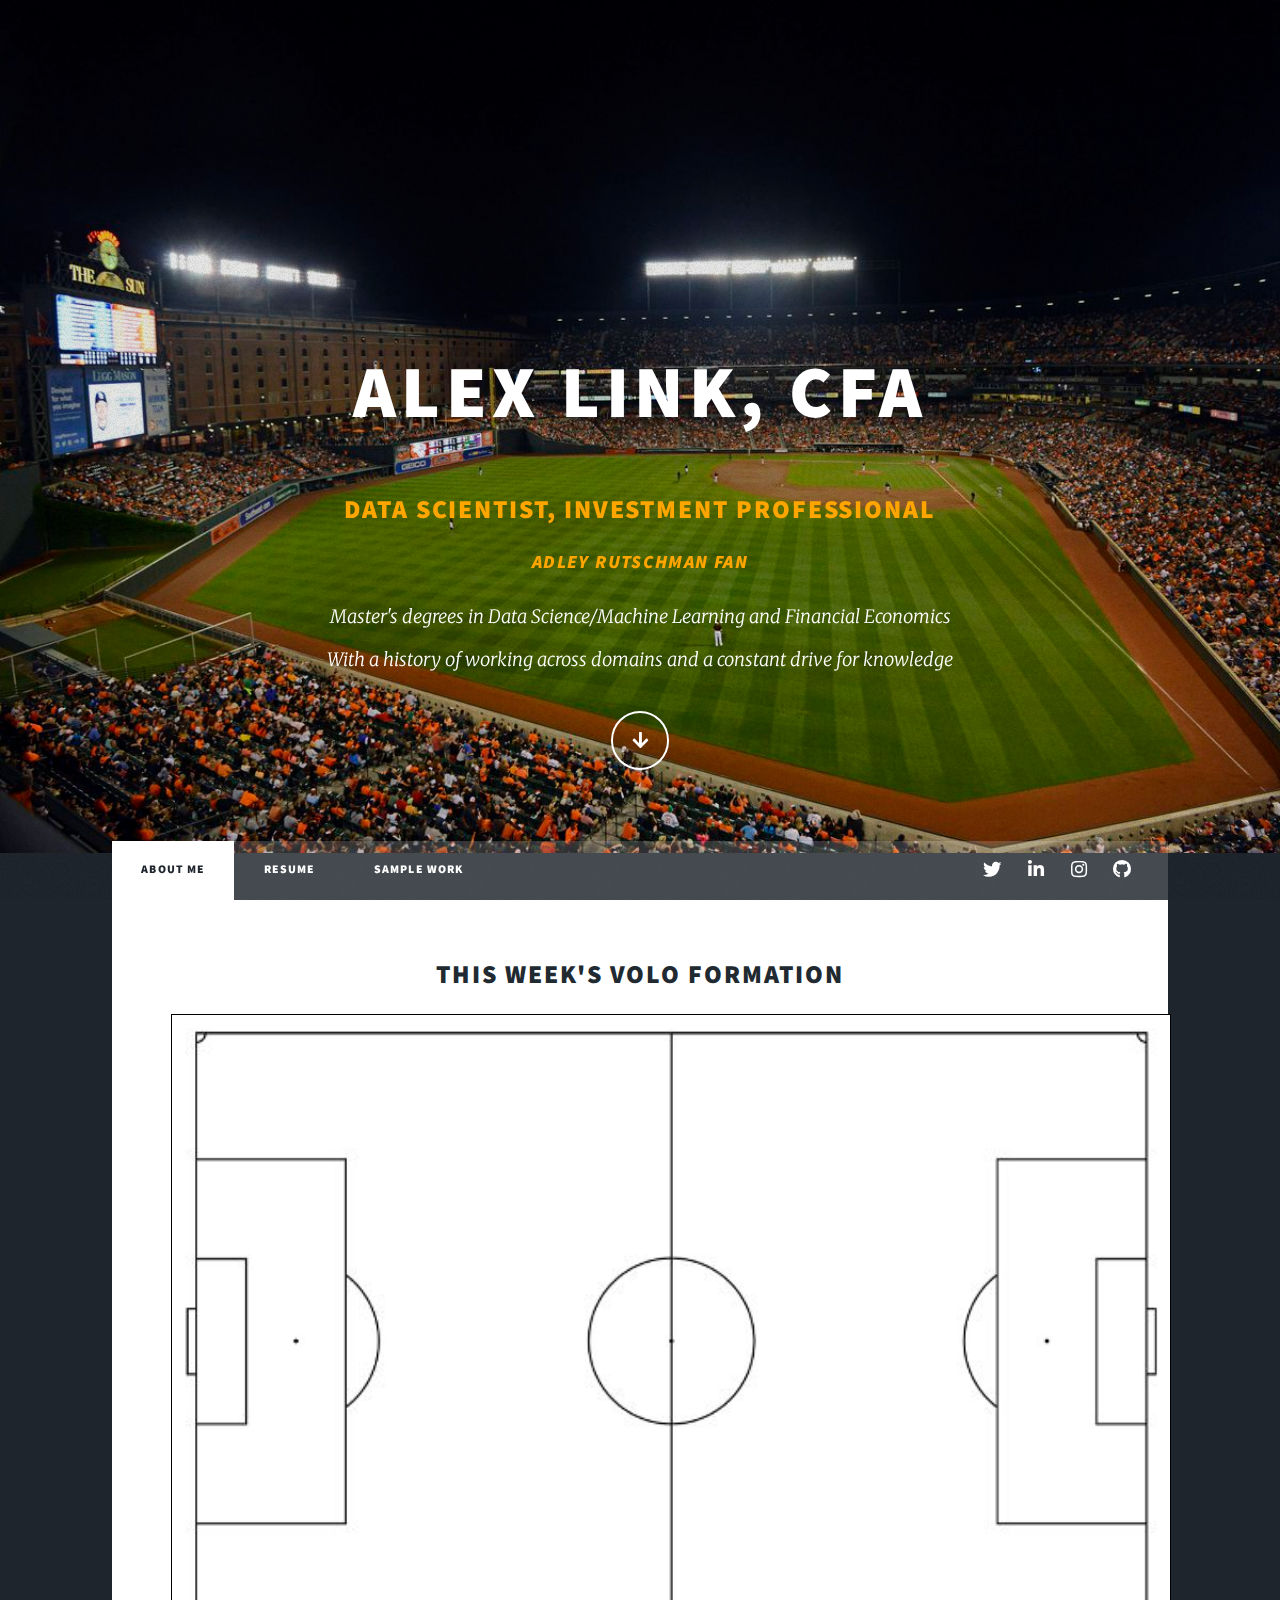
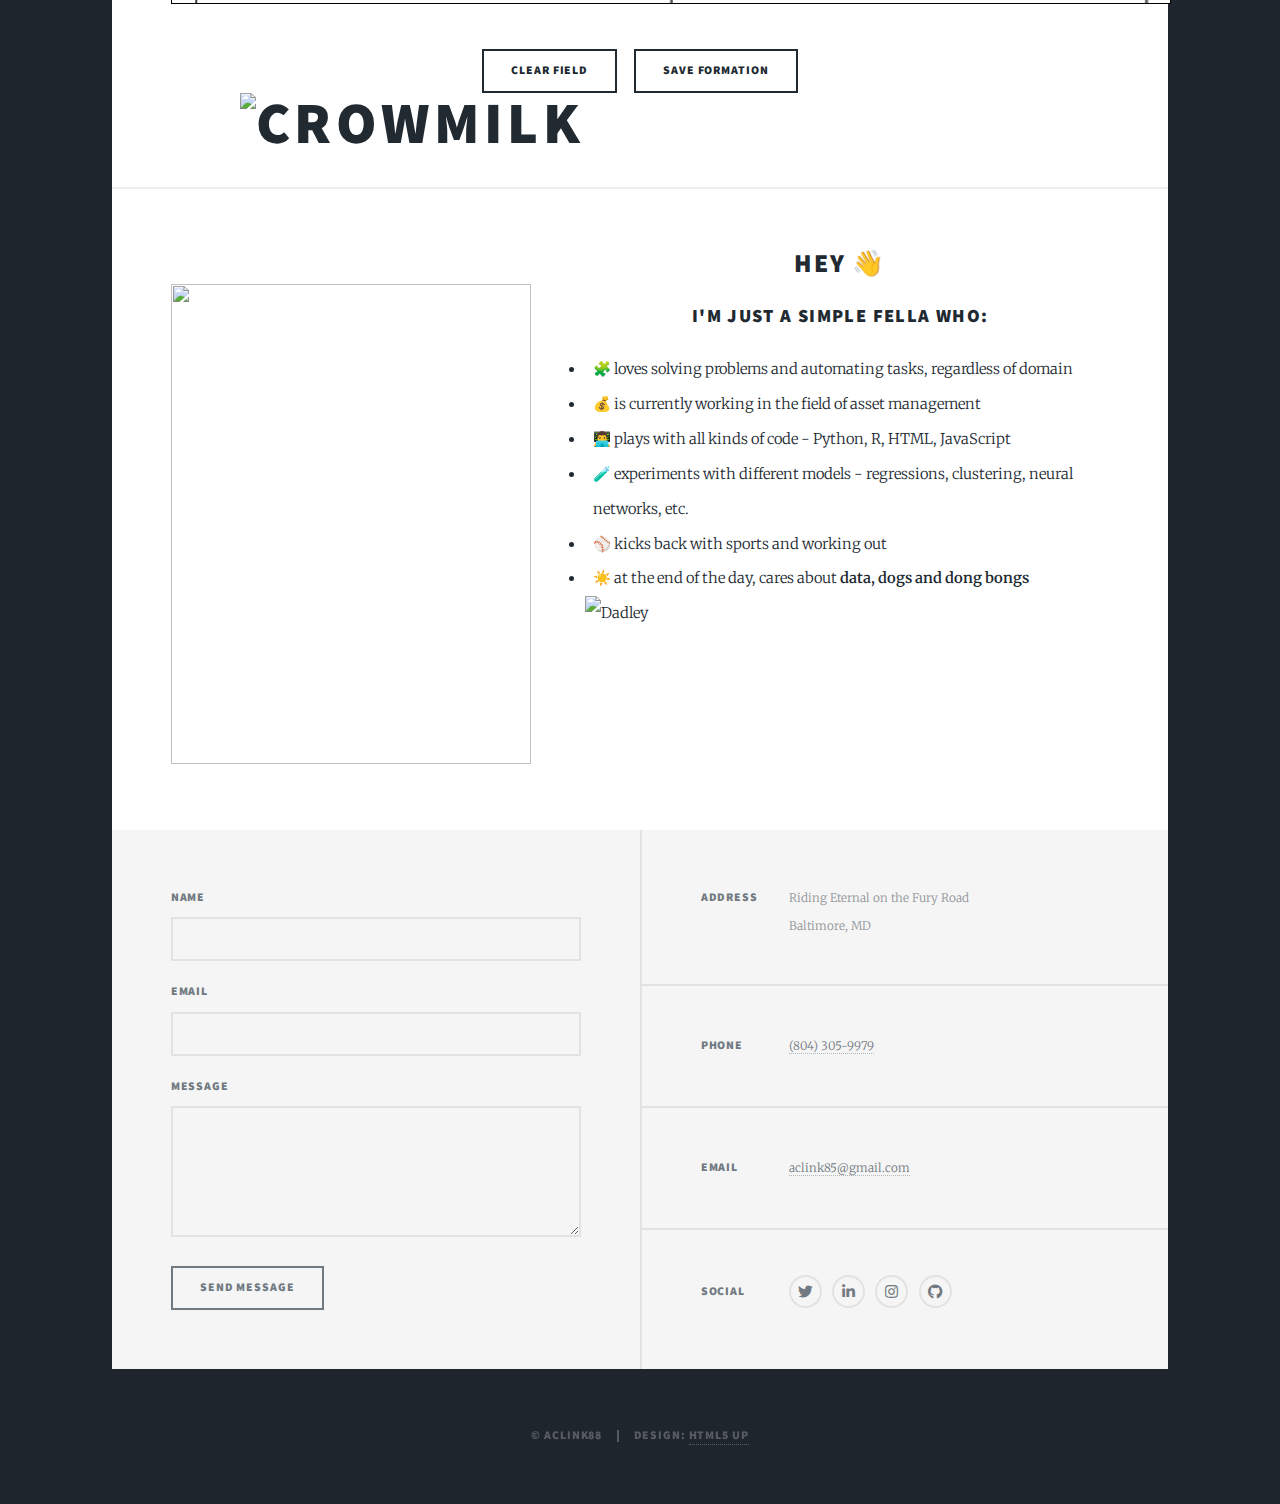
==== index.html @ b2008c49 "Update index.html" ====
<!DOCTYPE HTML>
<!--
	Massively by HTML5 UP
	html5up.net | @ajlkn
	Free for personal and commercial use under the CCA 3.0 license (html5up.net/license)
-->
<html>
	<head>
		<title>Alex Link</title>
		<meta charset="utf-8" />
		<meta name="viewport" content="width=device-width, initial-scale=1, user-scalable=no" />
		<link rel="stylesheet" href="assets/css/main.css" />
		<noscript><link rel="stylesheet" href="assets/css/noscript.css" /></noscript>
	</head>
	<body class="is-preload">

		<!-- Wrapper -->
			<div id="wrapper" class="fade-in">

				<!-- Intro -->
					<div id="intro">
						<h1>Alex Link, CFA</h1>
						<h2 style="color: orange;"><br />Data Scientist, Investment Professional</h2>
						<h3 style="color: orange;"><em>Adley Rutschman Fan</em></h3>
						<p>Master's degrees in Data Science/Machine Learning and Financial Economics<br />
						With a history of working across domains and a constant drive for knowledge</p>
						<ul class="actions">
							<li><a href="#header" class="button icon solid solo fa-arrow-down scrolly">Continue</a></li>
						</ul>
					</div>

				<!-- Header -->
					<header id="header">
						<a href="index.html" class="logo">Go O's!</a>
					</header>

				<!-- Nav -->
					<nav id="nav">
						<ul class="links">
							<li class="active"><a href="index.html">About Me</a></li>
							<li><a href="resume.html">Resume</a></li>
							<li><a href="samples.html">Sample Work</a></li>
						</ul>
						<ul class="icons">
							<li><a href="#" class="icon brands fa-twitter"><span class="label">Twitter</span></a></li>
							<li><a href="https://www.linkedin.com/in/alex-link-cfa-19295969/" class="icon brands fa-linkedin-in"><span class="label">LinkedIn</span></a></li>
							<li><a href="#" class="icon brands fa-instagram"><span class="label">Instagram</span></a></li>
							<li><a href="https://github.com/aclink88" class="icon brands fa-github"><span class="label">GitHub</span></a></li>
						</ul>
					</nav>

				<!-- Main -->
					<div id="main">
					
    					<!-- Intro Post -->
    					<h1>	
						<center>
						<h2>
							This Week's Volo Formation
						</h2></center>
						<!-- <img src="images/formation.png" alt="volo" style="display: block; margin: 0 auto; width: 1000px; height: auto;"> -->
						<style>
							#soccer-field {
								background-image: url('images/field.jpg'); /* Replace with your soccer field image */
								background-size: cover;
								width: 1000px;
								height: 590px; /* Adjust height as needed */
								position: relative;
								margin: 0 auto;
								border: 1px solid #000;
							}
							.player {
								position: absolute;
								cursor: pointer;
								font-size: 14px;
							}
							.marker {
								font-size: 14px;
							}
							#controls {
								text-align: center;
								margin-top: 20px;
							}
						</style>

						<div id="soccer-field"></div>
						
						<div id="controls">
							<button id="clear-button">Clear Field</button>
							<button id="save-button">Save Formation</button>
						</div>
						
						<script>
							document.addEventListener('DOMContentLoaded', function() {
								const soccerField = document.getElementById('soccer-field');
								const clearButton = document.getElementById('clear-button');
								const saveButton = document.getElementById('save-button');

								// Load saved formation (if any)
        							loadSavedImage();
								
								soccerField.addEventListener('click', function(event) {
									// Prevent adding a marker if clicking on an existing player or input
									if (event.target.classList.contains('player') || event.target.classList.contains('name')) {
										return;
									}
									
									const rect = soccerField.getBoundingClientRect();
									const x = event.clientX - rect.left;
									const y = event.clientY - rect.top;
									
									const player = createPlayer(x, y, 'X', false);
            								soccerField.appendChild(player);
								});
								
								clearButton.addEventListener('click', function() {
                                    soccerField.innerHTML = '';
                                    localStorage.removeItem('savedImage');
                                    localStorage.removeItem('markers');
                                    saveMarkersToGitHub([]);
                                });
                            
                                saveButton.addEventListener('click', function() {
                                    saveImage();
                                });
                            
                                function createPlayer(x, y, name, nameEntered) {
                                    const player = document.createElement('div');
                                    player.classList.add('player');
                                    player.style.left = `${x}px`;
                                    player.style.top = `${y}px`;
                                    player.innerHTML = `
                                        <div class="marker">${name}</div>
                                        <textarea class="name" placeholder="Player Name" style="font-size: 14px;"></textarea>
                                    `;
                            
                                    const textarea = player.querySelector('textarea');
                                    if (nameEntered) {
                                        textarea.style.display = 'none';
                                    }
                            
                                    textarea.addEventListener('keydown', function(event) {
                                        if (event.key === 'Enter') {
                                            event.preventDefault();
                                            const marker = player.querySelector('.marker');
                                            marker.innerHTML = this.value.replace(/\n/g, '<br>');
                                            this.style.display = 'none';
                                            saveMarkers();
                                        }
                                    });
                            
                                    textarea.addEventListener('blur', function() {
                                        const marker = player.querySelector('.marker');
                                        marker.innerHTML = this.value.replace(/\n/g, '<br>');
                                        this.style.display = 'none';
                                        saveMarkers();
                                    });
                            
                                    return player;
                                }
                            
                                function saveMarkers() {
                                    const markers = [];
                                    const players = document.querySelectorAll('.player');
                                    players.forEach(player => {
                                        const x = parseFloat(player.style.left);
                                        const y = parseFloat(player.style.top);
                                        const name = player.querySelector('.marker').innerHTML;
                                        markers.push({ x, y, name });
                                    });
                                    localStorage.setItem('markers', JSON.stringify(markers));
                                    saveMarkersToGitHub(markers);
                                }
                            
                                function saveMarkersToGitHub(markers) {
                                    // Use GitHub API to save markers.json to your GitHub repository
                                    const token = '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';
                                    const repo = 'aclink88/aclink88.github.io';
                                    const path = 'markers.json';
                                    const url = `https://api.github.com/repos/${repo}/contents/${path}`;
                                    const content = btoa(JSON.stringify(markers));
                            
                                    fetch(url, {
                                        method: 'PUT',
                                        headers: {
                                            'Authorization': `token ${token}`,
                                            'Content-Type': 'application/json'
                                        },
                                        body: JSON.stringify({
                                            message: 'Update markers.json',
                                            content: content,
                                            sha: localStorage.getItem('markersSha') // Store the SHA to avoid conflicts
                                        })
                                    })
                                    .then(response => response.json())
                                    .then(data => {
                                        localStorage.setItem('markersSha', data.content.sha); // Save the new SHA
                                    })
                                    .catch(error => console.error('Error saving markers to GitHub:', error));
                                }
                            
                                function loadMarkers() {
                                    const url = 'https://raw.githubusercontent.com/aclink88/aclink88.github.io/main/markers.json';
                                    fetch(url)
                                        .then(response => response.json())
                                        .then(markers => {
                                            markers.forEach(marker => {
                                                const player = createPlayer(marker.x, marker.y, marker.name, true);
                                                soccerField.appendChild(player);
                                            });
                                        })
                                        .catch(error => console.error('Error loading markers:', error));
                                }
                            
                                function saveImage() {
                                    const canvas = document.createElement('canvas');
                                    canvas.width = soccerField.offsetWidth;
                                    canvas.height = soccerField.offsetHeight;
                                    const ctx = canvas.getContext('2d');
                            
                                    const img = new Image();
                                    img.src = 'images/field.jpg'; // Replace with your soccer field image
                                    img.onload = function() {
                                        ctx.drawImage(img, 0, 0, canvas.width, canvas.height);
                            
                                        const players = document.querySelectorAll('.player');
                                        players.forEach(player => {
                                            const x = parseFloat(player.style.left);
                                            const y = parseFloat(player.style.top);
                                            const markerText = player.querySelector('.marker').innerHTML;
                            
                                            ctx.fillStyle = 'red';
                                            ctx.beginPath();
                                            ctx.arc(x, y, 5, 0, Math.PI * 2);
                                            ctx.fill();
                            
                                            ctx.fillStyle = 'black';
                                            ctx.font = '14px Arial';
                                            markerText.split('<br>').forEach((line, index) => {
                                                ctx.fillText(line, x + 10, y + (index * 15));
                                            });
                                        });
                            
                                        const image = canvas.toDataURL('image/jpg');
                                        localStorage.setItem('savedImage', image);
                                    };
                                }
                            
                                function loadSavedImage() {
                                    const savedImage = localStorage.getItem('savedImage');
                                    if (savedImage) {
                                        soccerField.style.backgroundImage = `url('${savedImage}')`;
                                    }
                                    loadMarkers();
                                }					
							});
						</script>

        					<img src="https://media0.giphy.com/media/v1.Y2lkPTc5MGI3NjExazJ4bGFyMDQ3NDcxbDQ0NDNpeTczdnlxZDQzdmQ2cTM5eWdmY3RkZSZlcD12MV9pbnRlcm5hbF9naWZfYnlfaWQmY3Q9Zw/3o7buiO0t8uLXHBDXO/giphy.gif" alt="CrowMilk" style="display: block; margin: 0 auto; width: 800px; height: auto;">
    					</h1>
						<div class="image-txt-container">
    						<img src="images/headshot.jpg" width="360" height="480">
							<!-- <img src="images/farmerFran2.jpeg" width="360" height="480"> -->
							<article class="post featured">

								<center>
								<h2>
									Hey 👋
								</h2>
								<h3>I'm just a Simple Fella who:</h3></center>
								<ul>
								<li>🧩 loves solving problems and automating tasks, regardless of domain</li>
								<li>💰 is currently working in the field of asset management</li>
								<li>👨‍💻 plays with all kinds of code - Python, R, HTML, JavaScript</li>
								<li>🧪 experiments with different models - regressions, clustering, neural networks, etc. </li>
    							<li>⚾ kicks back with sports and working out
								<li>☀️ at the end of the day, cares about <b>data, dogs and dong bongs</b></li>
								<img src="https://media1.tenor.com/m/PSkUgHWAassAAAAC/adley-rutschman.gif" alt="Dadley" style="display: block; margin: 0 auto; width: auto; height: 175px;">
								</ul>
							</article>
						  </div>
						  
<!--
						<!-- Featured Post
							<article class="post featured">
								<header class="major">
									<span class="date">April 25, 2017</span>
									<h2><a href="#">And this is a<br />
									massive headline</a></h2>
									<p>Aenean ornare velit lacus varius enim ullamcorper proin aliquam<br />
									facilisis ante sed etiam magna interdum congue. Lorem ipsum dolor<br />
									amet nullam sed etiam veroeros.</p>
								</header>
								<a href="#" class="image main"><img src="images/pic01.jpg" alt="" /></a>
								<ul class="actions special">
									<li><a href="#" class="button large">Full Story</a></li>
								</ul>
							</article>

						<!-- Posts
							<section class="posts">
								<article>
									<header>
										<span class="date">April 24, 2017</span>
										<h2><a href="#">Sed magna<br />
										ipsum faucibus</a></h2>
									</header>
									<a href="#" class="image fit"><img src="images/pic02.jpg" alt="" /></a>
									<p>Donec eget ex magna. Interdum et malesuada fames ac ante ipsum primis in faucibus. Pellentesque venenatis dolor imperdiet dolor mattis sagittis magna etiam.</p>
									<ul class="actions special">
										<li><a href="#" class="button">Full Story</a></li>
									</ul>
								</article>
								<article>
									<header>
										<span class="date">April 22, 2017</span>
										<h2><a href="#">Primis eget<br />
										imperdiet lorem</a></h2>
									</header>
									<a href="#" class="image fit"><img src="images/pic03.jpg" alt="" /></a>
									<p>Donec eget ex magna. Interdum et malesuada fames ac ante ipsum primis in faucibus. Pellentesque venenatis dolor imperdiet dolor mattis sagittis magna etiam.</p>
									<ul class="actions special">
										<li><a href="#" class="button">Full Story</a></li>
									</ul>
								</article>
								<article>
									<header>
										<span class="date">April 18, 2017</span>
										<h2><a href="#">Ante mattis<br />
										interdum dolor</a></h2>
									</header>
									<a href="#" class="image fit"><img src="images/pic04.jpg" alt="" /></a>
									<p>Donec eget ex magna. Interdum et malesuada fames ac ante ipsum primis in faucibus. Pellentesque venenatis dolor imperdiet dolor mattis sagittis magna etiam.</p>
									<ul class="actions special">
										<li><a href="#" class="button">Full Story</a></li>
									</ul>
								</article>
								<article>
									<header>
										<span class="date">April 14, 2017</span>
										<h2><a href="#">Tempus sed<br />
										nulla imperdiet</a></h2>
									</header>
									<a href="#" class="image fit"><img src="images/pic05.jpg" alt="" /></a>
									<p>Donec eget ex magna. Interdum et malesuada fames ac ante ipsum primis in faucibus. Pellentesque venenatis dolor imperdiet dolor mattis sagittis magna etiam.</p>
									<ul class="actions special">
										<li><a href="#" class="button">Full Story</a></li>
									</ul>
								</article>
								<article>
									<header>
										<span class="date">April 11, 2017</span>
										<h2><a href="#">Odio magna<br />
										sed consectetur</a></h2>
									</header>
									<a href="#" class="image fit"><img src="images/pic06.jpg" alt="" /></a>
									<p>Donec eget ex magna. Interdum et malesuada fames ac ante ipsum primis in faucibus. Pellentesque venenatis dolor imperdiet dolor mattis sagittis magna etiam.</p>
									<ul class="actions special">
										<li><a href="#" class="button">Full Story</a></li>
									</ul>
								</article>
								<article>
									<header>
										<span class="date">April 7, 2017</span>
										<h2><a href="#">Augue lorem<br />
										primis vestibulum</a></h2>
									</header>
									<a href="#" class="image fit"><img src="images/pic07.jpg" alt="" /></a>
									<p>Donec eget ex magna. Interdum et malesuada fames ac ante ipsum primis in faucibus. Pellentesque venenatis dolor imperdiet dolor mattis sagittis magna etiam.</p>
									<ul class="actions special">
										<li><a href="#" class="button">Full Story</a></li>
									</ul>
								</article>
							</section>

						<!-- Footer
							<footer>
								<div class="pagination">
									<!--<a href="#" class="previous">Prev</a>
									<a href="#" class="page active">1</a>
									<a href="#" class="page">2</a>
									<a href="#" class="page">3</a>
									<span class="extra">&hellip;</span>
									<a href="#" class="page">8</a>
									<a href="#" class="page">9</a>
									<a href="#" class="page">10</a>
									<a href="#" class="next">Next</a>
								</div>
							</footer>
-->
					</div>
				<!-- Footer -->
					<footer id="footer">
						<section>
							<form method="post" action="#">
								<div class="fields">
									<div class="field">
										<label for="name">Name</label>
										<input type="text" name="name" id="name" />
									</div>
									<div class="field">
										<label for="email">Email</label>
										<input type="text" name="email" id="email" />
									</div>
									<div class="field">
										<label for="message">Message</label>
										<textarea name="message" id="message" rows="3"></textarea>
									</div>
								</div>
								<ul class="actions">
									<li><input type="submit" value="Send Message" /></li>
								</ul>
							</form>
						</section>
						<section class="split contact">
							<section class="alt">
								<h3>Address</h3>
								<p>Riding Eternal on the Fury Road<br />
								Baltimore, MD</p>
							</section>
							<section>
								<h3>Phone</h3>
								<p><a href="#">(804) 305-9979</a></p>
							</section>
							<section>
								<h3>Email</h3>
								<p><a href="#">aclink85@gmail.com</a></p>
							</section>
							<section>
								<h3>Social</h3>
								<ul class="icons alt">
									<li><a href="#" class="icon brands alt fa-twitter"><span class="label">Twitter</span></a></li>
									<li><a href="https://www.linkedin.com/in/alex-link-cfa-19295969/" class="icon brands alt fa-linkedin-in"><span class="label">LinkedIn</span></a></li>
									<li><a href="#" class="icon brands alt fa-instagram"><span class="label">Instagram</span></a></li>
									<li><a href="https://github.com/aclink88" class="icon brands alt fa-github"><span class="label">GitHub</span></a></li>
								</ul>
							</section>
						</section>
					</footer>

				<!-- Copyright -->
					<div id="copyright">
						<ul><li>&copy; aclink88</li><li>Design: <a href="https://html5up.net">HTML5 UP</a></li></ul>
					</div>

			</div>

		<!-- Scripts -->
			<script src="assets/js/jquery.min.js"></script>
			<script src="assets/js/jquery.scrollex.min.js"></script>
			<script src="assets/js/jquery.scrolly.min.js"></script>
			<script src="assets/js/browser.min.js"></script>
			<script src="assets/js/breakpoints.min.js"></script>
			<script src="assets/js/util.js"></script>
			<script src="assets/js/main.js"></script>

	</body>
</html>
---- assets/css/main.css ----
@import url(fontawesome-all.min.css);
@import url("https://fonts.googleapis.com/css?family=Merriweather:300,700,300italic,700italic|Source+Sans+Pro:900");

/*
	Massively by HTML5 UP
	html5up.net | @ajlkn
	Free for personal and commercial use under the CCA 3.0 license (html5up.net/license)
*/

html, body, div, span, applet, object,
iframe, h1, h2, h3, h4, h5, h6, p, blockquote,
pre, a, abbr, acronym, address, big, cite,
code, del, dfn, em, img, ins, kbd, q, s, samp,
small, strike, strong, sub, sup, tt, var, b,
u, i, center, dl, dt, dd, ol, ul, li, fieldset,
form, label, legend, table, caption, tbody,
tfoot, thead, tr, th, td, article, aside,
canvas, details, embed, figure, figcaption,
footer, header, hgroup, menu, nav, output, ruby,
section, summary, time, mark, audio, video {
	margin: 0;
	padding: 0;
	border: 0;
	font-size: 100%;
	font: inherit;
	vertical-align: baseline;}

article, aside, details, figcaption, figure,
footer, header, hgroup, menu, nav, section {
	display: block;}

body {
	line-height: 1;
}

ol, ul {
	list-style: none;
}

blockquote, q {
	quotes: none;
}

	blockquote:before, blockquote:after, q:before, q:after {
		content: '';
		content: none;
	}

table {
	border-collapse: collapse;
	border-spacing: 0;
}

body {
	-webkit-text-size-adjust: none;
}

mark {
	background-color: transparent;
	color: inherit;
}

input::-moz-focus-inner {
	border: 0;
	padding: 0;
}

input, select, textarea {
	-moz-appearance: none;
	-webkit-appearance: none;
	-ms-appearance: none;
	appearance: none;
}

/* Basic */

	@-ms-viewport {
		width: device-width;
	}

	body {
		-ms-overflow-style: scrollbar;
	}

	@media screen and (max-width: 480px) {

		html, body {
			min-width: 320px;
		}

	}

	html {
		box-sizing: border-box;
	}

	*, *:before, *:after {
		box-sizing: inherit;
	}

	body {
		background-color: #1e252d;
	}

		body.is-preload *, body.is-preload *:before, body.is-preload *:after {
			-moz-animation: none !important;
			-webkit-animation: none !important;
			-ms-animation: none !important;
			animation: none !important;
			-moz-transition: none !important;
			-webkit-transition: none !important;
			-ms-transition: none !important;
			transition: none !important;
		}

/* Type */

	html {
		font-size: 16pt;
	}

		@media screen and (max-width: 1680px) {

			html {
				font-size: 12pt;
			}

		}

		@media screen and (max-width: 1280px) {

			html {
				font-size: 11pt;
			}

		}

		@media screen and (max-width: 360px) {

			html {
				font-size: 10pt;
			}

		}

	body {
		color: #212931;
	}

	body, input, select, textarea {
		font-family: "Merriweather", Georgia, serif;
		font-weight: 300;
		font-size: 1rem;
		line-height: 2.375;
	}

	a {
		-moz-transition: color 0.2s ease-in-out, background-color 0.2s ease-in-out, border-color 0.2s ease-in-out, box-shadow 0.2s ease-in-out;
		-webkit-transition: color 0.2s ease-in-out, background-color 0.2s ease-in-out, border-color 0.2s ease-in-out, box-shadow 0.2s ease-in-out;
		-ms-transition: color 0.2s ease-in-out, background-color 0.2s ease-in-out, border-color 0.2s ease-in-out, box-shadow 0.2s ease-in-out;
		transition: color 0.2s ease-in-out, background-color 0.2s ease-in-out, border-color 0.2s ease-in-out, box-shadow 0.2s ease-in-out;
		border-bottom: dotted 1px;
		text-decoration: none;
	}

		a:hover {
			border-bottom-color: transparent;
		}

	strong, b {
		font-weight: 600;
	}

	em, i {
		font-style: italic;
	}

	p {
		text-align: justify;
		margin: 0 0 2rem 0;
	}

	h1, h2, h3, h4, h5, h6 {
		font-family: "Source Sans Pro", Helvetica, sans-serif;
		font-weight: 900;
		line-height: 1.5;
		letter-spacing: 0.075em;
		text-transform: uppercase;
		margin: 0 0 1rem 0;
	}

		h1 a, h2 a, h3 a, h4 a, h5 a, h6 a {
			border-bottom: 0;
			color: inherit;
			text-decoration: none;
		}

	h1 {
		font-size: 4rem;
		line-height: 1.1;
		margin: 0 0 2rem 0;
	}

	h2 {
		font-size: 1.75rem;
		line-height: 1.3;
		margin: 0 0 1.5rem 0;
	}

	h3 {
		font-size: 1.25rem;
		margin: 0 0 1.5rem 0;
	}

	h4 {
		font-size: 1rem;
	}

	h5 {
		font-size: 0.9rem;
	}

	h6 {
		font-size: 0.8rem;
	}

	sub {
		font-size: 0.8rem;
		position: relative;
		top: 0.5rem;
	}

	sup {
		font-size: 0.8rem;
		position: relative;
		top: -0.5rem;
	}

	blockquote {
		border-left: solid 4px;
		font-style: italic;
		margin: 0 0 2rem 0;
		padding: 0.5rem 0 0.5rem 2rem;
	}

	code {
		border: solid 2px;
		font-family: "Courier New", monospace;
		font-size: 0.9rem;
		margin: 0 0.25rem;
		padding: 0.25rem 0.65rem;
	}

	pre {
		-webkit-overflow-scrolling: touch;
		font-family: "Courier New", monospace;
		font-size: 0.9rem;
		margin: 0 0 2rem 0;
	}

		pre code {
			display: block;
			line-height: 1.75;
			padding: 1rem 1.5rem;
			overflow-x: auto;
		}

	hr {
		border: 0;
		border-bottom: solid 2px;
		margin: 3rem 0;
	}

		hr.major {
			margin: 5rem 0;
		}

	.align-left {
		text-align: left;
	}

	.align-center {
		text-align: center;
	}

	.align-right {
		text-align: right;
	}

	input, select, textarea {
		color: #212931;
	}

	a {
		color: #212931;
		border-bottom-color: rgba(33, 41, 49, 0.5);
	}

		a:hover {
			border-bottom-color: transparent;
			color: #18bfef !important;
		}

	strong, b {
		color: #212931;
	}

	h1, h2, h3, h4, h5, h6 {
		color: #212931;
	}

	blockquote {
		border-left-color: #eeeeee;
	}

	code {
		background: rgba(220, 220, 220, 0.25);
		border-color: #eeeeee;
	}

	hr {
		border-bottom-color: #eeeeee;
	}

/* Row */

	.row {
		display: flex;
		flex-wrap: wrap;
		box-sizing: border-box;
		align-items: stretch;
	}

		.row > * {
			box-sizing: border-box;
		}

		.row.gtr-uniform > * > :last-child {
			margin-bottom: 0;
		}

		.row.aln-left {
			justify-content: flex-start;
		}

		.row.aln-center {
			justify-content: center;
		}

		.row.aln-right {
			justify-content: flex-end;
		}

		.row.aln-top {
			align-items: flex-start;
		}

		.row.aln-middle {
			align-items: center;
		}

		.row.aln-bottom {
			align-items: flex-end;
		}

		.row > .imp {
			order: -1;
		}

		.row > .col-1 {
			width: 8.33333%;
		}

		.row > .off-1 {
			margin-left: 8.33333%;
		}

		.row > .col-2 {
			width: 16.66667%;
		}

		.row > .off-2 {
			margin-left: 16.66667%;
		}

		.row > .col-3 {
			width: 25%;
		}

		.row > .off-3 {
			margin-left: 25%;
		}

		.row > .col-4 {
			width: 33.33333%;
		}

		.row > .off-4 {
			margin-left: 33.33333%;
		}

		.row > .col-5 {
			width: 41.66667%;
		}

		.row > .off-5 {
			margin-left: 41.66667%;
		}

		.row > .col-6 {
			width: 50%;
		}

		.row > .off-6 {
			margin-left: 50%;
		}

		.row > .col-7 {
			width: 58.33333%;
		}

		.row > .off-7 {
			margin-left: 58.33333%;
		}

		.row > .col-8 {
			width: 66.66667%;
		}

		.row > .off-8 {
			margin-left: 66.66667%;
		}

		.row > .col-9 {
			width: 75%;
		}

		.row > .off-9 {
			margin-left: 75%;
		}

		.row > .col-10 {
			width: 83.33333%;
		}

		.row > .off-10 {
			margin-left: 83.33333%;
		}

		.row > .col-11 {
			width: 91.66667%;
		}

		.row > .off-11 {
			margin-left: 91.66667%;
		}

		.row > .col-12 {
			width: 100%;
		}

		.row > .off-12 {
			margin-left: 100%;
		}

		.row.gtr-0 {
			margin-top: 0;
			margin-left: 0rem;
		}

			.row.gtr-0 > * {
				padding: 0 0 0 0rem;
			}

			.row.gtr-0.gtr-uniform {
				margin-top: 0rem;
			}

				.row.gtr-0.gtr-uniform > * {
					padding-top: 0rem;
				}

		.row.gtr-25 {
			margin-top: 0;
			margin-left: -0.375rem;
		}

			.row.gtr-25 > * {
				padding: 0 0 0 0.375rem;
			}

			.row.gtr-25.gtr-uniform {
				margin-top: -0.375rem;
			}

				.row.gtr-25.gtr-uniform > * {
					padding-top: 0.375rem;
				}

		.row.gtr-50 {
			margin-top: 0;
			margin-left: -0.75rem;
		}

			.row.gtr-50 > * {
				padding: 0 0 0 0.75rem;
			}

			.row.gtr-50.gtr-uniform {
				margin-top: -0.75rem;
			}

				.row.gtr-50.gtr-uniform > * {
					padding-top: 0.75rem;
				}

		.row {
			margin-top: 0;
			margin-left: -1.5rem;
		}

			.row > * {
				padding: 0 0 0 1.5rem;
			}

			.row.gtr-uniform {
				margin-top: -1.5rem;
			}

				.row.gtr-uniform > * {
					padding-top: 1.5rem;
				}

		.row.gtr-150 {
			margin-top: 0;
			margin-left: -2.25rem;
		}

			.row.gtr-150 > * {
				padding: 0 0 0 2.25rem;
			}

			.row.gtr-150.gtr-uniform {
				margin-top: -2.25rem;
			}

				.row.gtr-150.gtr-uniform > * {
					padding-top: 2.25rem;
				}

		.row.gtr-200 {
			margin-top: 0;
			margin-left: -3rem;
		}

			.row.gtr-200 > * {
				padding: 0 0 0 3rem;
			}

			.row.gtr-200.gtr-uniform {
				margin-top: -3rem;
			}

				.row.gtr-200.gtr-uniform > * {
					padding-top: 3rem;
				}

		@media screen and (max-width: 1680px) {

			.row {
				display: flex;
				flex-wrap: wrap;
				box-sizing: border-box;
				align-items: stretch;
			}

				.row > * {
					box-sizing: border-box;
				}

				.row.gtr-uniform > * > :last-child {
					margin-bottom: 0;
				}

				.row.aln-left {
					justify-content: flex-start;
				}

				.row.aln-center {
					justify-content: center;
				}

				.row.aln-right {
					justify-content: flex-end;
				}

				.row.aln-top {
					align-items: flex-start;
				}

				.row.aln-middle {
					align-items: center;
				}

				.row.aln-bottom {
					align-items: flex-end;
				}

				.row > .imp-xlarge {
					order: -1;
				}

				.row > .col-1-xlarge {
					width: 8.33333%;
				}

				.row > .off-1-xlarge {
					margin-left: 8.33333%;
				}

				.row > .col-2-xlarge {
					width: 16.66667%;
				}

				.row > .off-2-xlarge {
					margin-left: 16.66667%;
				}

				.row > .col-3-xlarge {
					width: 25%;
				}

				.row > .off-3-xlarge {
					margin-left: 25%;
				}

				.row > .col-4-xlarge {
					width: 33.33333%;
				}

				.row > .off-4-xlarge {
					margin-left: 33.33333%;
				}

				.row > .col-5-xlarge {
					width: 41.66667%;
				}

				.row > .off-5-xlarge {
					margin-left: 41.66667%;
				}

				.row > .col-6-xlarge {
					width: 50%;
				}

				.row > .off-6-xlarge {
					margin-left: 50%;
				}

				.row > .col-7-xlarge {
					width: 58.33333%;
				}

				.row > .off-7-xlarge {
					margin-left: 58.33333%;
				}

				.row > .col-8-xlarge {
					width: 66.66667%;
				}

				.row > .off-8-xlarge {
					margin-left: 66.66667%;
				}

				.row > .col-9-xlarge {
					width: 75%;
				}

				.row > .off-9-xlarge {
					margin-left: 75%;
				}

				.row > .col-10-xlarge {
					width: 83.33333%;
				}

				.row > .off-10-xlarge {
					margin-left: 83.33333%;
				}

				.row > .col-11-xlarge {
					width: 91.66667%;
				}

				.row > .off-11-xlarge {
					margin-left: 91.66667%;
				}

				.row > .col-12-xlarge {
					width: 100%;
				}

				.row > .off-12-xlarge {
					margin-left: 100%;
				}

				.row.gtr-0 {
					margin-top: 0;
					margin-left: 0rem;
				}

					.row.gtr-0 > * {
						padding: 0 0 0 0rem;
					}

					.row.gtr-0.gtr-uniform {
						margin-top: 0rem;
					}

						.row.gtr-0.gtr-uniform > * {
							padding-top: 0rem;
						}

				.row.gtr-25 {
					margin-top: 0;
					margin-left: -0.375rem;
				}

					.row.gtr-25 > * {
						padding: 0 0 0 0.375rem;
					}

					.row.gtr-25.gtr-uniform {
						margin-top: -0.375rem;
					}

						.row.gtr-25.gtr-uniform > * {
							padding-top: 0.375rem;
						}

				.row.gtr-50 {
					margin-top: 0;
					margin-left: -0.75rem;
				}

					.row.gtr-50 > * {
						padding: 0 0 0 0.75rem;
					}

					.row.gtr-50.gtr-uniform {
						margin-top: -0.75rem;
					}

						.row.gtr-50.gtr-uniform > * {
							padding-top: 0.75rem;
						}

				.row {
					margin-top: 0;
					margin-left: -1.5rem;
				}

					.row > * {
						padding: 0 0 0 1.5rem;
					}

					.row.gtr-uniform {
						margin-top: -1.5rem;
					}

						.row.gtr-uniform > * {
							padding-top: 1.5rem;
						}

				.row.gtr-150 {
					margin-top: 0;
					margin-left: -2.25rem;
				}

					.row.gtr-150 > * {
						padding: 0 0 0 2.25rem;
					}

					.row.gtr-150.gtr-uniform {
						margin-top: -2.25rem;
					}

						.row.gtr-150.gtr-uniform > * {
							padding-top: 2.25rem;
						}

				.row.gtr-200 {
					margin-top: 0;
					margin-left: -3rem;
				}

					.row.gtr-200 > * {
						padding: 0 0 0 3rem;
					}

					.row.gtr-200.gtr-uniform {
						margin-top: -3rem;
					}

						.row.gtr-200.gtr-uniform > * {
							padding-top: 3rem;
						}

		}

		@media screen and (max-width: 1280px) {

			.row {
				display: flex;
				flex-wrap: wrap;
				box-sizing: border-box;
				align-items: stretch;
			}

				.row > * {
					box-sizing: border-box;
				}

				.row.gtr-uniform > * > :last-child {
					margin-bottom: 0;
				}

				.row.aln-left {
					justify-content: flex-start;
				}

				.row.aln-center {
					justify-content: center;
				}

				.row.aln-right {
					justify-content: flex-end;
				}

				.row.aln-top {
					align-items: flex-start;
				}

				.row.aln-middle {
					align-items: center;
				}

				.row.aln-bottom {
					align-items: flex-end;
				}

				.row > .imp-large {
					order: -1;
				}

				.row > .col-1-large {
					width: 8.33333%;
				}

				.row > .off-1-large {
					margin-left: 8.33333%;
				}

				.row > .col-2-large {
					width: 16.66667%;
				}

				.row > .off-2-large {
					margin-left: 16.66667%;
				}

				.row > .col-3-large {
					width: 25%;
				}

				.row > .off-3-large {
					margin-left: 25%;
				}

				.row > .col-4-large {
					width: 33.33333%;
				}

				.row > .off-4-large {
					margin-left: 33.33333%;
				}

				.row > .col-5-large {
					width: 41.66667%;
				}

				.row > .off-5-large {
					margin-left: 41.66667%;
				}

				.row > .col-6-large {
					width: 50%;
				}

				.row > .off-6-large {
					margin-left: 50%;
				}

				.row > .col-7-large {
					width: 58.33333%;
				}

				.row > .off-7-large {
					margin-left: 58.33333%;
				}

				.row > .col-8-large {
					width: 66.66667%;
				}

				.row > .off-8-large {
					margin-left: 66.66667%;
				}

				.row > .col-9-large {
					width: 75%;
				}

				.row > .off-9-large {
					margin-left: 75%;
				}

				.row > .col-10-large {
					width: 83.33333%;
				}

				.row > .off-10-large {
					margin-left: 83.33333%;
				}

				.row > .col-11-large {
					width: 91.66667%;
				}

				.row > .off-11-large {
					margin-left: 91.66667%;
				}

				.row > .col-12-large {
					width: 100%;
				}

				.row > .off-12-large {
					margin-left: 100%;
				}

				.row.gtr-0 {
					margin-top: 0;
					margin-left: 0rem;
				}

					.row.gtr-0 > * {
						padding: 0 0 0 0rem;
					}

					.row.gtr-0.gtr-uniform {
						margin-top: 0rem;
					}

						.row.gtr-0.gtr-uniform > * {
							padding-top: 0rem;
						}

				.row.gtr-25 {
					margin-top: 0;
					margin-left: -0.375rem;
				}

					.row.gtr-25 > * {
						padding: 0 0 0 0.375rem;
					}

					.row.gtr-25.gtr-uniform {
						margin-top: -0.375rem;
					}

						.row.gtr-25.gtr-uniform > * {
							padding-top: 0.375rem;
						}

				.row.gtr-50 {
					margin-top: 0;
					margin-left: -0.75rem;
				}

					.row.gtr-50 > * {
						padding: 0 0 0 0.75rem;
					}

					.row.gtr-50.gtr-uniform {
						margin-top: -0.75rem;
					}

						.row.gtr-50.gtr-uniform > * {
							padding-top: 0.75rem;
						}

				.row {
					margin-top: 0;
					margin-left: -1.5rem;
				}

					.row > * {
						padding: 0 0 0 1.5rem;
					}

					.row.gtr-uniform {
						margin-top: -1.5rem;
					}

						.row.gtr-uniform > * {
							padding-top: 1.5rem;
						}

				.row.gtr-150 {
					margin-top: 0;
					margin-left: -2.25rem;
				}

					.row.gtr-150 > * {
						padding: 0 0 0 2.25rem;
					}

					.row.gtr-150.gtr-uniform {
						margin-top: -2.25rem;
					}

						.row.gtr-150.gtr-uniform > * {
							padding-top: 2.25rem;
						}

				.row.gtr-200 {
					margin-top: 0;
					margin-left: -3rem;
				}

					.row.gtr-200 > * {
						padding: 0 0 0 3rem;
					}

					.row.gtr-200.gtr-uniform {
						margin-top: -3rem;
					}

						.row.gtr-200.gtr-uniform > * {
							padding-top: 3rem;
						}

		}

		@media screen and (max-width: 980px) {

			.row {
				display: flex;
				flex-wrap: wrap;
				box-sizing: border-box;
				align-items: stretch;
			}

				.row > * {
					box-sizing: border-box;
				}

				.row.gtr-uniform > * > :last-child {
					margin-bottom: 0;
				}

				.row.aln-left {
					justify-content: flex-start;
				}

				.row.aln-center {
					justify-content: center;
				}

				.row.aln-right {
					justify-content: flex-end;
				}

				.row.aln-top {
					align-items: flex-start;
				}

				.row.aln-middle {
					align-items: center;
				}

				.row.aln-bottom {
					align-items: flex-end;
				}

				.row > .imp-medium {
					order: -1;
				}

				.row > .col-1-medium {
					width: 8.33333%;
				}

				.row > .off-1-medium {
					margin-left: 8.33333%;
				}

				.row > .col-2-medium {
					width: 16.66667%;
				}

				.row > .off-2-medium {
					margin-left: 16.66667%;
				}

				.row > .col-3-medium {
					width: 25%;
				}

				.row > .off-3-medium {
					margin-left: 25%;
				}

				.row > .col-4-medium {
					width: 33.33333%;
				}

				.row > .off-4-medium {
					margin-left: 33.33333%;
				}

				.row > .col-5-medium {
					width: 41.66667%;
				}

				.row > .off-5-medium {
					margin-left: 41.66667%;
				}

				.row > .col-6-medium {
					width: 50%;
				}

				.row > .off-6-medium {
					margin-left: 50%;
				}

				.row > .col-7-medium {
					width: 58.33333%;
				}

				.row > .off-7-medium {
					margin-left: 58.33333%;
				}

				.row > .col-8-medium {
					width: 66.66667%;
				}

				.row > .off-8-medium {
					margin-left: 66.66667%;
				}

				.row > .col-9-medium {
					width: 75%;
				}

				.row > .off-9-medium {
					margin-left: 75%;
				}

				.row > .col-10-medium {
					width: 83.33333%;
				}

				.row > .off-10-medium {
					margin-left: 83.33333%;
				}

				.row > .col-11-medium {
					width: 91.66667%;
				}

				.row > .off-11-medium {
					margin-left: 91.66667%;
				}

				.row > .col-12-medium {
					width: 100%;
				}

				.row > .off-12-medium {
					margin-left: 100%;
				}

				.row.gtr-0 {
					margin-top: 0;
					margin-left: 0rem;
				}

					.row.gtr-0 > * {
						padding: 0 0 0 0rem;
					}

					.row.gtr-0.gtr-uniform {
						margin-top: 0rem;
					}

						.row.gtr-0.gtr-uniform > * {
							padding-top: 0rem;
						}

				.row.gtr-25 {
					margin-top: 0;
					margin-left: -0.375rem;
				}

					.row.gtr-25 > * {
						padding: 0 0 0 0.375rem;
					}

					.row.gtr-25.gtr-uniform {
						margin-top: -0.375rem;
					}

						.row.gtr-25.gtr-uniform > * {
							padding-top: 0.375rem;
						}

				.row.gtr-50 {
					margin-top: 0;
					margin-left: -0.75rem;
				}

					.row.gtr-50 > * {
						padding: 0 0 0 0.75rem;
					}

					.row.gtr-50.gtr-uniform {
						margin-top: -0.75rem;
					}

						.row.gtr-50.gtr-uniform > * {
							padding-top: 0.75rem;
						}

				.row {
					margin-top: 0;
					margin-left: -1.5rem;
				}

					.row > * {
						padding: 0 0 0 1.5rem;
					}

					.row.gtr-uniform {
						margin-top: -1.5rem;
					}

						.row.gtr-uniform > * {
							padding-top: 1.5rem;
						}

				.row.gtr-150 {
					margin-top: 0;
					margin-left: -2.25rem;
				}

					.row.gtr-150 > * {
						padding: 0 0 0 2.25rem;
					}

					.row.gtr-150.gtr-uniform {
						margin-top: -2.25rem;
					}

						.row.gtr-150.gtr-uniform > * {
							padding-top: 2.25rem;
						}

				.row.gtr-200 {
					margin-top: 0;
					margin-left: -3rem;
				}

					.row.gtr-200 > * {
						padding: 0 0 0 3rem;
					}

					.row.gtr-200.gtr-uniform {
						margin-top: -3rem;
					}

						.row.gtr-200.gtr-uniform > * {
							padding-top: 3rem;
						}

		}

		@media screen and (max-width: 736px) {

			.row {
				display: flex;
				flex-wrap: wrap;
				box-sizing: border-box;
				align-items: stretch;
			}

				.row > * {
					box-sizing: border-box;
				}

				.row.gtr-uniform > * > :last-child {
					margin-bottom: 0;
				}

				.row.aln-left {
					justify-content: flex-start;
				}

				.row.aln-center {
					justify-content: center;
				}

				.row.aln-right {
					justify-content: flex-end;
				}

				.row.aln-top {
					align-items: flex-start;
				}

				.row.aln-middle {
					align-items: center;
				}

				.row.aln-bottom {
					align-items: flex-end;
				}

				.row > .imp-small {
					order: -1;
				}

				.row > .col-1-small {
					width: 8.33333%;
				}

				.row > .off-1-small {
					margin-left: 8.33333%;
				}

				.row > .col-2-small {
					width: 16.66667%;
				}

				.row > .off-2-small {
					margin-left: 16.66667%;
				}

				.row > .col-3-small {
					width: 25%;
				}

				.row > .off-3-small {
					margin-left: 25%;
				}

				.row > .col-4-small {
					width: 33.33333%;
				}

				.row > .off-4-small {
					margin-left: 33.33333%;
				}

				.row > .col-5-small {
					width: 41.66667%;
				}

				.row > .off-5-small {
					margin-left: 41.66667%;
				}

				.row > .col-6-small {
					width: 50%;
				}

				.row > .off-6-small {
					margin-left: 50%;
				}

				.row > .col-7-small {
					width: 58.33333%;
				}

				.row > .off-7-small {
					margin-left: 58.33333%;
				}

				.row > .col-8-small {
					width: 66.66667%;
				}

				.row > .off-8-small {
					margin-left: 66.66667%;
				}

				.row > .col-9-small {
					width: 75%;
				}

				.row > .off-9-small {
					margin-left: 75%;
				}

				.row > .col-10-small {
					width: 83.33333%;
				}

				.row > .off-10-small {
					margin-left: 83.33333%;
				}

				.row > .col-11-small {
					width: 91.66667%;
				}

				.row > .off-11-small {
					margin-left: 91.66667%;
				}

				.row > .col-12-small {
					width: 100%;
				}

				.row > .off-12-small {
					margin-left: 100%;
				}

				.row.gtr-0 {
					margin-top: 0;
					margin-left: 0rem;
				}

					.row.gtr-0 > * {
						padding: 0 0 0 0rem;
					}

					.row.gtr-0.gtr-uniform {
						margin-top: 0rem;
					}

						.row.gtr-0.gtr-uniform > * {
							padding-top: 0rem;
						}

				.row.gtr-25 {
					margin-top: 0;
					margin-left: -0.375rem;
				}

					.row.gtr-25 > * {
						padding: 0 0 0 0.375rem;
					}

					.row.gtr-25.gtr-uniform {
						margin-top: -0.375rem;
					}

						.row.gtr-25.gtr-uniform > * {
							padding-top: 0.375rem;
						}

				.row.gtr-50 {
					margin-top: 0;
					margin-left: -0.75rem;
				}

					.row.gtr-50 > * {
						padding: 0 0 0 0.75rem;
					}

					.row.gtr-50.gtr-uniform {
						margin-top: -0.75rem;
					}

						.row.gtr-50.gtr-uniform > * {
							padding-top: 0.75rem;
						}

				.row {
					margin-top: 0;
					margin-left: -1.5rem;
				}

					.row > * {
						padding: 0 0 0 1.5rem;
					}

					.row.gtr-uniform {
						margin-top: -1.5rem;
					}

						.row.gtr-uniform > * {
							padding-top: 1.5rem;
						}

				.row.gtr-150 {
					margin-top: 0;
					margin-left: -2.25rem;
				}

					.row.gtr-150 > * {
						padding: 0 0 0 2.25rem;
					}

					.row.gtr-150.gtr-uniform {
						margin-top: -2.25rem;
					}

						.row.gtr-150.gtr-uniform > * {
							padding-top: 2.25rem;
						}

				.row.gtr-200 {
					margin-top: 0;
					margin-left: -3rem;
				}

					.row.gtr-200 > * {
						padding: 0 0 0 3rem;
					}

					.row.gtr-200.gtr-uniform {
						margin-top: -3rem;
					}

						.row.gtr-200.gtr-uniform > * {
							padding-top: 3rem;
						}

		}

		@media screen and (max-width: 480px) {

			.row {
				display: flex;
				flex-wrap: wrap;
				box-sizing: border-box;
				align-items: stretch;
			}

				.row > * {
					box-sizing: border-box;
				}

				.row.gtr-uniform > * > :last-child {
					margin-bottom: 0;
				}

				.row.aln-left {
					justify-content: flex-start;
				}

				.row.aln-center {
					justify-content: center;
				}

				.row.aln-right {
					justify-content: flex-end;
				}

				.row.aln-top {
					align-items: flex-start;
				}

				.row.aln-middle {
					align-items: center;
				}

				.row.aln-bottom {
					align-items: flex-end;
				}

				.row > .imp-xsmall {
					order: -1;
				}

				.row > .col-1-xsmall {
					width: 8.33333%;
				}

				.row > .off-1-xsmall {
					margin-left: 8.33333%;
				}

				.row > .col-2-xsmall {
					width: 16.66667%;
				}

				.row > .off-2-xsmall {
					margin-left: 16.66667%;
				}

				.row > .col-3-xsmall {
					width: 25%;
				}

				.row > .off-3-xsmall {
					margin-left: 25%;
				}

				.row > .col-4-xsmall {
					width: 33.33333%;
				}

				.row > .off-4-xsmall {
					margin-left: 33.33333%;
				}

				.row > .col-5-xsmall {
					width: 41.66667%;
				}

				.row > .off-5-xsmall {
					margin-left: 41.66667%;
				}

				.row > .col-6-xsmall {
					width: 50%;
				}

				.row > .off-6-xsmall {
					margin-left: 50%;
				}

				.row > .col-7-xsmall {
					width: 58.33333%;
				}

				.row > .off-7-xsmall {
					margin-left: 58.33333%;
				}

				.row > .col-8-xsmall {
					width: 66.66667%;
				}

				.row > .off-8-xsmall {
					margin-left: 66.66667%;
				}

				.row > .col-9-xsmall {
					width: 75%;
				}

				.row > .off-9-xsmall {
					margin-left: 75%;
				}

				.row > .col-10-xsmall {
					width: 83.33333%;
				}

				.row > .off-10-xsmall {
					margin-left: 83.33333%;
				}

				.row > .col-11-xsmall {
					width: 91.66667%;
				}

				.row > .off-11-xsmall {
					margin-left: 91.66667%;
				}

				.row > .col-12-xsmall {
					width: 100%;
				}

				.row > .off-12-xsmall {
					margin-left: 100%;
				}

				.row.gtr-0 {
					margin-top: 0;
					margin-left: 0rem;
				}

					.row.gtr-0 > * {
						padding: 0 0 0 0rem;
					}

					.row.gtr-0.gtr-uniform {
						margin-top: 0rem;
					}

						.row.gtr-0.gtr-uniform > * {
							padding-top: 0rem;
						}

				.row.gtr-25 {
					margin-top: 0;
					margin-left: -0.375rem;
				}

					.row.gtr-25 > * {
						padding: 0 0 0 0.375rem;
					}

					.row.gtr-25.gtr-uniform {
						margin-top: -0.375rem;
					}

						.row.gtr-25.gtr-uniform > * {
							padding-top: 0.375rem;
						}

				.row.gtr-50 {
					margin-top: 0;
					margin-left: -0.75rem;
				}

					.row.gtr-50 > * {
						padding: 0 0 0 0.75rem;
					}

					.row.gtr-50.gtr-uniform {
						margin-top: -0.75rem;
					}

						.row.gtr-50.gtr-uniform > * {
							padding-top: 0.75rem;
						}

				.row {
					margin-top: 0;
					margin-left: -1.5rem;
				}

					.row > * {
						padding: 0 0 0 1.5rem;
					}

					.row.gtr-uniform {
						margin-top: -1.5rem;
					}

						.row.gtr-uniform > * {
							padding-top: 1.5rem;
						}

				.row.gtr-150 {
					margin-top: 0;
					margin-left: -2.25rem;
				}

					.row.gtr-150 > * {
						padding: 0 0 0 2.25rem;
					}

					.row.gtr-150.gtr-uniform {
						margin-top: -2.25rem;
					}

						.row.gtr-150.gtr-uniform > * {
							padding-top: 2.25rem;
						}

				.row.gtr-200 {
					margin-top: 0;
					margin-left: -3rem;
				}

					.row.gtr-200 > * {
						padding: 0 0 0 3rem;
					}

					.row.gtr-200.gtr-uniform {
						margin-top: -3rem;
					}

						.row.gtr-200.gtr-uniform > * {
							padding-top: 3rem;
						}

		}

		@media screen and (max-width: 360px) {

			.row {
				display: flex;
				flex-wrap: wrap;
				box-sizing: border-box;
				align-items: stretch;
			}

				.row > * {
					box-sizing: border-box;
				}

				.row.gtr-uniform > * > :last-child {
					margin-bottom: 0;
				}

				.row.aln-left {
					justify-content: flex-start;
				}

				.row.aln-center {
					justify-content: center;
				}

				.row.aln-right {
					justify-content: flex-end;
				}

				.row.aln-top {
					align-items: flex-start;
				}

				.row.aln-middle {
					align-items: center;
				}

				.row.aln-bottom {
					align-items: flex-end;
				}

				.row > .imp-xxsmall {
					order: -1;
				}

				.row > .col-1-xxsmall {
					width: 8.33333%;
				}

				.row > .off-1-xxsmall {
					margin-left: 8.33333%;
				}

				.row > .col-2-xxsmall {
					width: 16.66667%;
				}

				.row > .off-2-xxsmall {
					margin-left: 16.66667%;
				}

				.row > .col-3-xxsmall {
					width: 25%;
				}

				.row > .off-3-xxsmall {
					margin-left: 25%;
				}

				.row > .col-4-xxsmall {
					width: 33.33333%;
				}

				.row > .off-4-xxsmall {
					margin-left: 33.33333%;
				}

				.row > .col-5-xxsmall {
					width: 41.66667%;
				}

				.row > .off-5-xxsmall {
					margin-left: 41.66667%;
				}

				.row > .col-6-xxsmall {
					width: 50%;
				}

				.row > .off-6-xxsmall {
					margin-left: 50%;
				}

				.row > .col-7-xxsmall {
					width: 58.33333%;
				}

				.row > .off-7-xxsmall {
					margin-left: 58.33333%;
				}

				.row > .col-8-xxsmall {
					width: 66.66667%;
				}

				.row > .off-8-xxsmall {
					margin-left: 66.66667%;
				}

				.row > .col-9-xxsmall {
					width: 75%;
				}

				.row > .off-9-xxsmall {
					margin-left: 75%;
				}

				.row > .col-10-xxsmall {
					width: 83.33333%;
				}

				.row > .off-10-xxsmall {
					margin-left: 83.33333%;
				}

				.row > .col-11-xxsmall {
					width: 91.66667%;
				}

				.row > .off-11-xxsmall {
					margin-left: 91.66667%;
				}

				.row > .col-12-xxsmall {
					width: 100%;
				}

				.row > .off-12-xxsmall {
					margin-left: 100%;
				}

				.row.gtr-0 {
					margin-top: 0;
					margin-left: 0rem;
				}

					.row.gtr-0 > * {
						padding: 0 0 0 0rem;
					}

					.row.gtr-0.gtr-uniform {
						margin-top: 0rem;
					}

						.row.gtr-0.gtr-uniform > * {
							padding-top: 0rem;
						}

				.row.gtr-25 {
					margin-top: 0;
					margin-left: -0.375rem;
				}

					.row.gtr-25 > * {
						padding: 0 0 0 0.375rem;
					}

					.row.gtr-25.gtr-uniform {
						margin-top: -0.375rem;
					}

						.row.gtr-25.gtr-uniform > * {
							padding-top: 0.375rem;
						}

				.row.gtr-50 {
					margin-top: 0;
					margin-left: -0.75rem;
				}

					.row.gtr-50 > * {
						padding: 0 0 0 0.75rem;
					}

					.row.gtr-50.gtr-uniform {
						margin-top: -0.75rem;
					}

						.row.gtr-50.gtr-uniform > * {
							padding-top: 0.75rem;
						}

				.row {
					margin-top: 0;
					margin-left: -1.5rem;
				}

					.row > * {
						padding: 0 0 0 1.5rem;
					}

					.row.gtr-uniform {
						margin-top: -1.5rem;
					}

						.row.gtr-uniform > * {
							padding-top: 1.5rem;
						}

				.row.gtr-150 {
					margin-top: 0;
					margin-left: -2.25rem;
				}

					.row.gtr-150 > * {
						padding: 0 0 0 2.25rem;
					}

					.row.gtr-150.gtr-uniform {
						margin-top: -2.25rem;
					}

						.row.gtr-150.gtr-uniform > * {
							padding-top: 2.25rem;
						}

				.row.gtr-200 {
					margin-top: 0;
					margin-left: -3rem;
				}

					.row.gtr-200 > * {
						padding: 0 0 0 3rem;
					}

					.row.gtr-200.gtr-uniform {
						margin-top: -3rem;
					}

						.row.gtr-200.gtr-uniform > * {
							padding-top: 3rem;
						}

		}

/* Box */

	.box {
		border: solid 2px;
		margin-bottom: 2rem;
		padding: 1.5rem;
	}

		.box > :last-child,
		.box > :last-child > :last-child,
		.box > :last-child > :last-child > :last-child {
			margin-bottom: 0;
		}

		.box.alt {
			border: 0;
			border-radius: 0;
			padding: 0;
		}

	.box {
		border-color: #eeeeee;
	}

/* Button */

	input[type="submit"],
	input[type="reset"],
	input[type="button"],
	button,
	.button {
		-moz-appearance: none;
		-webkit-appearance: none;
		-ms-appearance: none;
		appearance: none;
		-moz-transition: background-color 0.2s ease-in-out, box-shadow 0.2s ease-in-out, color 0.2s ease-in-out;
		-webkit-transition: background-color 0.2s ease-in-out, box-shadow 0.2s ease-in-out, color 0.2s ease-in-out;
		-ms-transition: background-color 0.2s ease-in-out, box-shadow 0.2s ease-in-out, color 0.2s ease-in-out;
		transition: background-color 0.2s ease-in-out, box-shadow 0.2s ease-in-out, color 0.2s ease-in-out;
		border: 0;
		border-radius: 0;
		cursor: pointer;
		display: inline-block;
		font-family: "Source Sans Pro", Helvetica, sans-serif;
		font-size: 0.8rem;
		font-weight: 900;
		letter-spacing: 0.075em;
		height: 3rem;
		line-height: 3rem;
		padding: 0 2rem;
		text-align: center;
		text-decoration: none;
		text-transform: uppercase;
		white-space: nowrap;
	}

		input[type="submit"].icon:before,
		input[type="reset"].icon:before,
		input[type="button"].icon:before,
		button.icon:before,
		.button.icon:before {
			margin-right: 0.5rem;
		}

		input[type="submit"].icon.solo,
		input[type="reset"].icon.solo,
		input[type="button"].icon.solo,
		button.icon.solo,
		.button.icon.solo {
			position: relative;
			width: 4rem;
			height: 4rem;
			line-height: 4rem;
			border-radius: 4rem;
			text-indent: 4rem;
			overflow: hidden;
			padding: 0;
			white-space: nowrap;
		}

			input[type="submit"].icon.solo:before,
			input[type="reset"].icon.solo:before,
			input[type="button"].icon.solo:before,
			button.icon.solo:before,
			.button.icon.solo:before {
				position: absolute;
				display: block;
				top: 0;
				left: 0;
				width: inherit;
				height: inherit;
				line-height: inherit;
				font-size: 1.25rem;
				margin-right: 0;
				text-align: center;
				text-indent: 0;
			}

		input[type="submit"].fit,
		input[type="reset"].fit,
		input[type="button"].fit,
		button.fit,
		.button.fit {
			width: 100%;
		}

		input[type="submit"].small,
		input[type="reset"].small,
		input[type="button"].small,
		button.small,
		.button.small {
			font-size: 0.7rem;
			height: 2.5rem;
			line-height: 2.5rem;
			padding: 0 1.5rem;
		}

		input[type="submit"].large,
		input[type="reset"].large,
		input[type="button"].large,
		button.large,
		.button.large {
			font-size: 0.9rem;
			height: 3.5rem;
			line-height: 3.5rem;
			padding: 0 2.75rem;
		}

		@media screen and (max-width: 980px) {

			input[type="submit"],
			input[type="reset"],
			input[type="button"],
			button,
			.button {
				font-size: 0.9rem;
				height: 3.25rem;
				line-height: 3.25rem;
			}

				input[type="submit"].large,
				input[type="reset"].large,
				input[type="button"].large,
				button.large,
				.button.large {
					font-size: 1rem;
					height: 3.75rem;
					line-height: 3.75rem;
				}

		}

		input[type="submit"].disabled, input[type="submit"]:disabled,
		input[type="reset"].disabled,
		input[type="reset"]:disabled,
		input[type="button"].disabled,
		input[type="button"]:disabled,
		button.disabled,
		button:disabled,
		.button.disabled,
		.button:disabled {
			pointer-events: none;
			opacity: 0.25;
		}

	input[type="submit"],
	input[type="reset"],
	input[type="button"],
	button,
	.button {
		background-color: transparent;
		box-shadow: inset 0 0 0 2px #212931;
		color: #212931 !important;
	}

		input[type="submit"]:hover,
		input[type="reset"]:hover,
		input[type="button"]:hover,
		button:hover,
		.button:hover {
			box-shadow: inset 0 0 0 2px #18bfef;
			color: #18bfef !important;
		}

		input[type="submit"].primary,
		input[type="reset"].primary,
		input[type="button"].primary,
		button.primary,
		.button.primary {
			background-color: #212931;
			box-shadow: none;
			color: #ffffff !important;
		}

			input[type="submit"].primary:hover,
			input[type="reset"].primary:hover,
			input[type="button"].primary:hover,
			button.primary:hover,
			.button.primary:hover {
				background-color: #18bfef;
			}

/* Form */

	form {
		margin: 0 0 2rem 0;
	}

		form > :last-child {
			margin-bottom: 0;
		}

		form > .fields {
			display: -moz-flex;
			display: -webkit-flex;
			display: -ms-flex;
			display: flex;
			-moz-flex-wrap: wrap;
			-webkit-flex-wrap: wrap;
			-ms-flex-wrap: wrap;
			flex-wrap: wrap;
			width: calc(100% + 3rem);
			margin: -1.5rem 0 2rem -1.5rem;
		}

			form > .fields > .field {
				-moz-flex-grow: 0;
				-webkit-flex-grow: 0;
				-ms-flex-grow: 0;
				flex-grow: 0;
				-moz-flex-shrink: 0;
				-webkit-flex-shrink: 0;
				-ms-flex-shrink: 0;
				flex-shrink: 0;
				padding: 1.5rem 0 0 1.5rem;
				width: calc(100% - 1.5rem);
			}

				form > .fields > .field.half {
					width: calc(50% - 0.75rem);
				}

				form > .fields > .field.third {
					width: calc(100%/3 - 0.5rem);
				}

				form > .fields > .field.quarter {
					width: calc(25% - 0.375rem);
				}

		@media screen and (max-width: 480px) {

			form > .fields {
				width: calc(100% + 3rem);
				margin: -1.5rem 0 2rem -1.5rem;
			}

				form > .fields > .field {
					padding: 1.5rem 0 0 1.5rem;
					width: calc(100% - 1.5rem);
				}

					form > .fields > .field.half {
						width: calc(100% - 1.5rem);
					}

					form > .fields > .field.third {
						width: calc(100% - 1.5rem);
					}

					form > .fields > .field.quarter {
						width: calc(100% - 1.5rem);
					}

		}

	label {
		display: block;
		font-family: "Source Sans Pro", Helvetica, sans-serif;
		font-weight: 900;
		line-height: 1.5;
		letter-spacing: 0.075em;
		font-size: 0.8rem;
		text-transform: uppercase;
		margin: 0 0 0.75rem 0;
	}

		@media screen and (max-width: 980px) {

			label {
				font-size: 0.9rem;
			}

		}

	input[type="text"],
	input[type="password"],
	input[type="email"],
	select,
	textarea {
		-moz-appearance: none;
		-webkit-appearance: none;
		-ms-appearance: none;
		appearance: none;
		background: transparent;
		border-radius: 0;
		border: solid 2px;
		color: inherit;
		display: block;
		outline: 0;
		padding: 0 1rem;
		text-decoration: none;
		width: 100%;
	}

		input[type="text"]:invalid,
		input[type="password"]:invalid,
		input[type="email"]:invalid,
		select:invalid,
		textarea:invalid {
			box-shadow: none;
		}

	select {
		background-size: 1.25rem;
		background-repeat: no-repeat;
		background-position: calc(100% - 1rem) center;
		height: 3rem;
		padding-right: 3rem;
		text-overflow: ellipsis;
	}

		select:focus::-ms-value {
			background-color: transparent;
		}

		select::-ms-expand {
			display: none;
		}

	input[type="text"],
	input[type="password"],
	input[type="email"],
	select {
		height: 3rem;
	}

	textarea {
		padding: 0.75rem 1rem;
	}

	input[type="checkbox"],
	input[type="radio"] {
		-moz-appearance: none;
		-webkit-appearance: none;
		-ms-appearance: none;
		appearance: none;
		display: block;
		float: left;
		margin-right: -2rem;
		opacity: 0;
		width: 1rem;
		z-index: -1;
	}

		input[type="checkbox"] + label,
		input[type="radio"] + label {
			text-decoration: none;
			cursor: pointer;
			display: inline-block;
			font-size: 1rem;
			letter-spacing: 0;
			font-family: "Merriweather", Georgia, serif;
			text-transform: none;
			font-weight: 300;
			padding-left: 2.8rem;
			padding-right: 1rem;
			position: relative;
		}

			input[type="checkbox"] + label:before,
			input[type="radio"] + label:before {
				-moz-osx-font-smoothing: grayscale;
				-webkit-font-smoothing: antialiased;
				display: inline-block;
				font-style: normal;
				font-variant: normal;
				text-rendering: auto;
				line-height: 1;
				text-transform: none !important;
				font-family: 'Font Awesome 5 Free';
				font-weight: 900;
			}

			input[type="checkbox"] + label:before,
			input[type="radio"] + label:before {
				border-radius: 0;
				border: solid 2px;
				content: '';
				display: inline-block;
				font-size: 0.8rem;
				height: 1.8rem;
				left: 0;
				line-height: 1.65rem;
				position: absolute;
				text-align: center;
				top: -0.125rem;
				width: 1.8rem;
			}

		input[type="checkbox"]:checked + label:before,
		input[type="radio"]:checked + label:before {
			content: '\f00c';
		}

	input[type="checkbox"] + label:before {
		border-radius: 0;
	}

	input[type="radio"] + label:before {
		border-radius: 100%;
	}

	::-webkit-input-placeholder {
		opacity: 1.0;
	}

	:-moz-placeholder {
		opacity: 1.0;
	}

	::-moz-placeholder {
		opacity: 1.0;
	}

	:-ms-input-placeholder {
		opacity: 1.0;
	}

	label {
		color: #212931;
	}

	input[type="text"],
	input[type="password"],
	input[type="email"],
	select,
	textarea {
		border-color: #eeeeee;
	}

		input[type="text"]:focus,
		input[type="password"]:focus,
		input[type="email"]:focus,
		select:focus,
		textarea:focus {
			border-color: #18bfef;
		}

	select {
		background-image: url("data:image/svg+xml;charset=utf8,%3Csvg xmlns='http://www.w3.org/2000/svg' width='40' height='40' preserveAspectRatio='none' viewBox='0 0 40 40'%3E%3Cpath d='M9.4,12.3l10.4,10.4l10.4-10.4c0.2-0.2,0.5-0.4,0.9-0.4c0.3,0,0.6,0.1,0.9,0.4l3.3,3.3c0.2,0.2,0.4,0.5,0.4,0.9 c0,0.4-0.1,0.6-0.4,0.9L20.7,31.9c-0.2,0.2-0.5,0.4-0.9,0.4c-0.3,0-0.6-0.1-0.9-0.4L4.3,17.3c-0.2-0.2-0.4-0.5-0.4-0.9 c0-0.4,0.1-0.6,0.4-0.9l3.3-3.3c0.2-0.2,0.5-0.4,0.9-0.4S9.1,12.1,9.4,12.3z' fill='%23eeeeee' /%3E%3C/svg%3E");
	}

		select option {
			background-color: #ffffff;
			color: #212931;
		}

	.select-wrapper:before {
		color: #eeeeee;
	}

	input[type="checkbox"] + label,
	input[type="radio"] + label {
		color: #212931;
	}

		input[type="checkbox"] + label:before,
		input[type="radio"] + label:before {
			border-color: #eeeeee;
		}

	input[type="checkbox"]:checked + label:before,
	input[type="radio"]:checked + label:before {
		background-color: #212931;
		border-color: #212931;
		color: #ffffff;
	}

	input[type="checkbox"]:focus + label:before,
	input[type="radio"]:focus + label:before {
		border-color: #18bfef;
	}

	::-webkit-input-placeholder {
		color: #909498 !important;
	}

	:-moz-placeholder {
		color: #909498 !important;
	}

	::-moz-placeholder {
		color: #909498 !important;
	}

	:-ms-input-placeholder {
		color: #909498 !important;
	}

	.formerize-placeholder {
		color: #909498 !important;
	}

/* Icon */

	.icon {
		text-decoration: none;
		border-bottom: none;
		position: relative;
	}

		.icon:before {
			-moz-osx-font-smoothing: grayscale;
			-webkit-font-smoothing: antialiased;
			display: inline-block;
			font-style: normal;
			font-variant: normal;
			text-rendering: auto;
			line-height: 1;
			text-transform: none !important;
			font-family: 'Font Awesome 5 Free';
			font-weight: 400;
		}

		.icon > .label {
			display: none;
		}

		.icon:before {
			line-height: inherit;
		}

		.icon.solid:before {
			font-weight: 900;
		}

		.icon.brands:before {
			font-family: 'Font Awesome 5 Brands';
		}

/* Image */

	.image {
		border: 0;
		display: inline-block;
		position: relative;
	}

		.image img {
			display: block;
		}

		.image.left, .image.right {
			max-width: 40%;
		}

			.image.left img, .image.right img {
				width: 100%;
			}

		.image.left {
			float: left;
			margin: 0 2rem 2rem 0;
			top: 0.75rem;
		}

		.image.right {
			float: right;
			margin: 0 0 2rem 2rem;
			top: 0.75rem;
		}

		.image.fit {
			display: block;
			margin: 2.5rem 0;
			width: 100%;
		}

			.image.fit:first-child {
				margin-top: 0;
			}

			.image.fit img {
				width: 100%;
			}

		.image.main {
			display: block;
			margin: 4rem 0;
			width: 100%;
		}

			.image.main:first-child {
				margin-top: 0;
			}

			.image.main img {
				width: 100%;
			}

		@media screen and (max-width: 736px) {

			.image.fit {
				margin: 2rem 0;
			}

			.image.main {
				margin: 2rem 0;
			}

		}

	a.image {
		overflow: hidden;
	}

		a.image img {
			-moz-transition: -moz-transform 0.2s ease-out;
			-webkit-transition: -webkit-transform 0.2s ease-out;
			-ms-transition: -ms-transform 0.2s ease-out;
			transition: transform 0.2s ease-out;
		}

		a.image:hover img {
			-moz-transform: scale(1.05);
			-webkit-transform: scale(1.05);
			-ms-transform: scale(1.05);
			transform: scale(1.05);
		}

/* Actions */

	ul.actions {
		display: -moz-flex;
		display: -webkit-flex;
		display: -ms-flex;
		display: flex;
		cursor: default;
		list-style: none;
		margin-left: -1rem;
		padding-left: 0;
	}

		ul.actions li {
			padding: 0 0 0 1rem;
			vertical-align: middle;
		}

		ul.actions.special {
			-moz-justify-content: center;
			-webkit-justify-content: center;
			-ms-justify-content: center;
			justify-content: center;
			width: 100%;
			margin-left: 0;
		}

			ul.actions.special li:first-child {
				padding-left: 0;
			}

		ul.actions.stacked {
			-moz-flex-direction: column;
			-webkit-flex-direction: column;
			-ms-flex-direction: column;
			flex-direction: column;
			margin-left: 0;
		}

			ul.actions.stacked li {
				padding: 1.3rem 0 0 0;
			}

				ul.actions.stacked li:first-child {
					padding-top: 0;
				}

		ul.actions.fit {
			width: calc(100% + 1rem);
		}

			ul.actions.fit li {
				-moz-flex-grow: 1;
				-webkit-flex-grow: 1;
				-ms-flex-grow: 1;
				flex-grow: 1;
				-moz-flex-shrink: 1;
				-webkit-flex-shrink: 1;
				-ms-flex-shrink: 1;
				flex-shrink: 1;
				width: 100%;
			}

				ul.actions.fit li > * {
					width: 100%;
				}

			ul.actions.fit.stacked {
				width: 100%;
			}

		@media screen and (max-width: 480px) {

			ul.actions:not(.fixed) {
				-moz-flex-direction: column;
				-webkit-flex-direction: column;
				-ms-flex-direction: column;
				flex-direction: column;
				margin-left: 0;
				width: 100% !important;
			}

				ul.actions:not(.fixed) li {
					-moz-flex-grow: 1;
					-webkit-flex-grow: 1;
					-ms-flex-grow: 1;
					flex-grow: 1;
					-moz-flex-shrink: 1;
					-webkit-flex-shrink: 1;
					-ms-flex-shrink: 1;
					flex-shrink: 1;
					padding: 1rem 0 0 0;
					text-align: center;
					width: 100%;
				}

					ul.actions:not(.fixed) li > * {
						width: 100%;
					}

					ul.actions:not(.fixed) li:first-child {
						padding-top: 0;
					}

					ul.actions:not(.fixed) li input[type="submit"],
					ul.actions:not(.fixed) li input[type="reset"],
					ul.actions:not(.fixed) li input[type="button"],
					ul.actions:not(.fixed) li button,
					ul.actions:not(.fixed) li .button {
						width: 100%;
					}

						ul.actions:not(.fixed) li input[type="submit"].icon:before,
						ul.actions:not(.fixed) li input[type="reset"].icon:before,
						ul.actions:not(.fixed) li input[type="button"].icon:before,
						ul.actions:not(.fixed) li button.icon:before,
						ul.actions:not(.fixed) li .button.icon:before {
							margin-left: -0.5rem;
						}

		}

/* Icons */

	ul.icons {
		cursor: default;
		list-style: none;
		padding-left: 0;
	}

		ul.icons li {
			display: inline-block;
			padding: 0 0.5rem 0 0;
			vertical-align: middle;
		}

			ul.icons li:last-child {
				padding-right: 0;
			}

			ul.icons li .icon:before {
				width: 2.25rem;
				height: 2.25rem;
				line-height: 2.25rem;
				display: inline-block;
				text-align: center;
				border-radius: 100%;
				font-size: 1.25rem;
			}

		ul.icons.alt li .icon:before {
			-moz-transition: color 0.2s ease-in-out, background-color 0.2s ease-in-out, border-color 0.2s ease-in-out, box-shadow 0.2s ease-in-out;
			-webkit-transition: color 0.2s ease-in-out, background-color 0.2s ease-in-out, border-color 0.2s ease-in-out, box-shadow 0.2s ease-in-out;
			-ms-transition: color 0.2s ease-in-out, background-color 0.2s ease-in-out, border-color 0.2s ease-in-out, box-shadow 0.2s ease-in-out;
			transition: color 0.2s ease-in-out, background-color 0.2s ease-in-out, border-color 0.2s ease-in-out, box-shadow 0.2s ease-in-out;
			font-size: 1rem;
		}

/* List */

	ol {
		list-style: decimal;
		margin: 0 0 2rem 0;
		padding-left: 1.25rem;
	}

		ol li {
			padding-left: 0.25rem;
		}

	ul {
		list-style: disc;
		margin: 0 0 2rem 0;
		padding-left: 1rem;
	}

		ul li {
			padding-left: 0.5rem;
		}

		ul.divided {
			list-style: none;
			padding-left: 0;
		}

			ul.divided li {
				border-top: solid 1px;
				padding: 0.5rem 0;
			}

				ul.divided li:first-child {
					border-top: 0;
					padding-top: 0;
				}

	dl {
		margin: 0 0 2rem 0;
	}

		dl dt {
			display: block;
			font-weight: 600;
			margin: 0 0 1rem 0;
		}

		dl dd {
			margin-left: 2rem;
		}

	ul.divided li {
		border-top-color: #eeeeee;
	}

	ul.icons li a.icon:hover:before {
		color: #18bfef;
	}

	ul.icons.alt li .icon:before {
		box-shadow: inset 0 0 0 2px #eeeeee;
	}

	ul.icons.alt li a.icon:hover:before {
		box-shadow: inset 0 0 0 2px #18bfef;
	}

/* Section/Article */

	section.special, article.special {
		text-align: center;
	}

	header {
		cursor: default;
	}

		header > .date {
			display: block;
			font-size: 0.8rem;
			height: 1;
			margin: 0 0 1rem 0;
			position: relative;
		}

		header > p {
			font-style: italic;
		}

		header > h1 + p {
			font-size: 1.1rem;
			margin-top: -0.5rem;
			line-height: 2;
		}

		header > h2 + p {
			font-size: 1rem;
			margin-top: -0.75rem;
		}

		header > h3 + p {
			font-size: 0.9rem;
			margin-top: -0.75rem;
		}

		header > h4 + p {
			font-size: 0.8rem;
			margin-top: -0.75rem;
		}

		header.major {
			margin: 0 0 4rem 0;
			text-align: center;
		}

			header.major > :last-child {
				margin-bottom: 0;
			}

			header.major > p {
				margin-top: 0;
				text-align: center;
			}

			header.major > .date {
				font-size: 1rem;
				margin: 0 0 4rem 0;
			}

				header.major > .date:before, header.major > .date:after {
					content: '';
					display: block;
					position: absolute;
					top: 50%;
					width: calc(50% - 6rem);
					border-top: solid 2px;
				}

				header.major > .date:before {
					left: 0;
				}

				header.major > .date:after {
					right: 0;
				}

		@media screen and (max-width: 980px) {

			header br {
				display: none;
			}

		}

		@media screen and (max-width: 736px) {

			header.major {
				margin: 0 0 2rem 0;
			}

		}

	header.major .date:before, header.major .date:after {
		border-top-color: #eeeeee;
	}

/* Table */

	.table-wrapper {
		-webkit-overflow-scrolling: touch;
		overflow-x: auto;
	}

	table {
		margin: 0 0 2rem 0;
		width: 100%;
	}

		table tbody tr {
			border: solid 1px;
			border-left: 0;
			border-right: 0;
		}

		table td {
			padding: 0.75rem 0.75rem;
		}

		table th {
			font-family: "Source Sans Pro", Helvetica, sans-serif;
			font-size: 0.8rem;
			font-weight: 900;
			letter-spacing: 0.075em;
			line-height: 1.5;
			padding: 0 0.75rem 0.75rem 0.75rem;
			text-align: left;
			text-transform: uppercase;
		}

			@media screen and (max-width: 980px) {

				table th {
					font-size: 0.9rem;
				}

			}

		table thead {
			border-bottom: solid 2px;
		}

		table tfoot {
			border-top: solid 2px;
		}

		table.alt {
			border-collapse: separate;
		}

			table.alt tbody tr td {
				border: solid 1px;
				border-left-width: 0;
				border-top-width: 0;
			}

				table.alt tbody tr td:first-child {
					border-left-width: 1px;
				}

			table.alt tbody tr:first-child td {
				border-top-width: 1px;
			}

			table.alt thead {
				border-bottom: 0;
			}

			table.alt tfoot {
				border-top: 0;
			}

	table tbody tr {
		border-color: #eeeeee;
	}

		table tbody tr:nth-child(2n + 1) {
			background-color: rgba(220, 220, 220, 0.25);
		}

	table th {
		color: #212931;
	}

	table thead {
		border-bottom-color: #eeeeee;
	}

	table tfoot {
		border-top-color: #eeeeee;
	}

	table.alt tbody tr td {
		border-color: #eeeeee;
	}

/* Pagination */

	.pagination {
		display: -moz-inline-flex;
		display: -webkit-inline-flex;
		display: -ms-inline-flex;
		display: inline-flex;
		-moz-user-select: none;
		-webkit-user-select: none;
		-ms-user-select: none;
		user-select: none;
		cursor: default;
		list-style: none;
		margin: 0 0 2rem 2px;
		padding: 0;
	}

		.pagination a, .pagination span {
			-moz-transition: background-color 0.2s ease-in-out, border-color 0.2s ease-in-out, box-shadow 0.2s ease-in-out, color 0.2s ease-in-out;
			-webkit-transition: background-color 0.2s ease-in-out, border-color 0.2s ease-in-out, box-shadow 0.2s ease-in-out, color 0.2s ease-in-out;
			-ms-transition: background-color 0.2s ease-in-out, border-color 0.2s ease-in-out, box-shadow 0.2s ease-in-out, color 0.2s ease-in-out;
			transition: background-color 0.2s ease-in-out, border-color 0.2s ease-in-out, box-shadow 0.2s ease-in-out, color 0.2s ease-in-out;
			border: solid 2px;
			display: inline-block;
			font-family: "Source Sans Pro", Helvetica, sans-serif;
			font-size: 0.8rem;
			font-weight: 900;
			height: 3rem;
			letter-spacing: 0.075em;
			line-height: calc(3rem - 4px);
			margin-left: -2px;
			min-width: 3rem;
			position: relative;
			text-align: center;
			text-decoration: none;
			text-transform: uppercase;
		}

		.pagination .next, .pagination .previous {
			text-decoration: none;
			padding: 0 1.75rem;
		}

			.pagination .next:before, .pagination .previous:before {
				-moz-osx-font-smoothing: grayscale;
				-webkit-font-smoothing: antialiased;
				display: inline-block;
				font-style: normal;
				font-variant: normal;
				text-rendering: auto;
				line-height: 1;
				text-transform: none !important;
				font-family: 'Font Awesome 5 Free';
				font-weight: 900;
			}

			.pagination .next:before, .pagination .previous:before {
				display: inline-block;
				color: inherit !important;
				line-height: inherit;
			}

		.pagination .previous:before {
			content: '\f104';
			margin-right: 0.9375em;
		}

		.pagination .next:before {
			content: '\f105';
			float: right;
			margin-left: 0.9375em;
		}

		@media screen and (max-width: 980px) {

			.pagination a, .pagination span {
				font-size: 0.9rem;
			}

		}

		@media screen and (max-width: 480px) {

			.pagination .page, .pagination .extra {
				display: none;
			}

		}

	.pagination a, .pagination span {
		border-color: #eeeeee;
	}

	.pagination a {
		color: #212931 !important;
	}

		.pagination a:hover {
			color: #18bfef !important;
			border-color: #18bfef;
			z-index: 1;
		}

			.pagination a:hover + a,
			.pagination a:hover + span {
				border-left-color: #18bfef;
			}

		.pagination a.active {
			background-color: #eeeeee;
		}

	.pagination span {
		color: #eeeeee;
	}

/* Wrapper */

	#wrapper {
		-moz-transition: opacity 0.5s ease;
		-webkit-transition: opacity 0.5s ease;
		-ms-transition: opacity 0.5s ease;
		transition: opacity 0.5s ease;
		position: relative;
		z-index: 1;
		overflow: hidden;
	}

		#wrapper > .bg {
			position: absolute;
			top: 0;
			left: 0;
			width: 100%;
			height: 100%;
			background-color: #212931;
			background-image: url("../../images/overlay.png"), linear-gradient(0deg, rgba(0, 0, 0, 0.1), rgba(0, 0, 0, 0.1)), url("../../images/bg.jpg");
			background-size: auto,								auto,														100% auto;
			background-position: center,								center,														top center;
			background-repeat: repeat,								no-repeat,													no-repeat;
			background-attachment: scroll,								scroll,														scroll;
			z-index: -1;
		}

			#wrapper > .bg.fixed {
				position: fixed;
				width: 100vw;
				height: 100vh;
			}

		#wrapper.fade-in:before {
			pointer-events: none;
			-moz-transition: opacity 1s ease-in-out;
			-webkit-transition: opacity 1s ease-in-out;
			-ms-transition: opacity 1s ease-in-out;
			transition: opacity 1s ease-in-out;
			-moz-transition-delay: 0.75s;
			-webkit-transition-delay: 0.75s;
			-ms-transition-delay: 0.75s;
			transition-delay: 0.75s;
			background: #1e252d;
			content: '';
			display: block;
			height: 100%;
			left: 0;
			opacity: 0;
			position: fixed;
			top: 0;
			width: 100%;
		}

		body.is-preload #wrapper.fade-in:before {
			opacity: 1;
		}

		@media screen and (orientation: portrait) {

			#wrapper > .bg {
				background-size: auto,								auto,														auto 175%;
			}

		}

/* Intro */

	#intro {
		color: #ffffff;
		padding: 8rem 4rem 6rem 4rem ;
		-moz-align-items: center;
		-webkit-align-items: center;
		-ms-align-items: center;
		align-items: center;
		display: -moz-flex;
		display: -webkit-flex;
		display: -ms-flex;
		display: flex;
		-moz-flex-direction: column;
		-webkit-flex-direction: column;
		-ms-flex-direction: column;
		flex-direction: column;
		-moz-justify-content: -moz-flex-end;
		-webkit-justify-content: -webkit-flex-end;
		-ms-justify-content: -ms-flex-end;
		justify-content: flex-end;
		-moz-transition: opacity 1s ease, -moz-transform 1s ease;
		-webkit-transition: opacity 1s ease, -webkit-transform 1s ease;
		-ms-transition: opacity 1s ease, -ms-transform 1s ease;
		transition: opacity 1s ease, transform 1s ease;
		position: relative;
		cursor: default;
		text-align: center;
		z-index: 1;
		min-height: 100vh;
	}

		#intro input, #intro select, #intro textarea {
			color: #ffffff;
		}

		#intro a {
			color: #ffffff;
			border-bottom-color: rgba(255, 255, 255, 0.5);
		}

			#intro a:hover {
				border-bottom-color: transparent;
				color: #18bfef !important;
			}

		#intro strong, #intro b {
			color: #ffffff;
		}

		#intro h1, #intro h2, #intro h3, #intro h4, #intro h5, #intro h6 {
			color: #ffffff;
		}

		#intro blockquote {
			border-left-color: #ffffff;
		}

		#intro code {
			background: rgba(255, 255, 255, 0.075);
			border-color: #ffffff;
		}

		#intro hr {
			border-bottom-color: #ffffff;
		}

		#intro input[type="submit"],
		#intro input[type="reset"],
		#intro input[type="button"],
		#intro button,
		#intro .button {
			background-color: transparent;
			box-shadow: inset 0 0 0 2px #ffffff;
			color: #ffffff !important;
		}

			#intro input[type="submit"]:hover,
			#intro input[type="reset"]:hover,
			#intro input[type="button"]:hover,
			#intro button:hover,
			#intro .button:hover {
				box-shadow: inset 0 0 0 2px #18bfef;
				color: #18bfef !important;
			}

			#intro input[type="submit"].primary,
			#intro input[type="reset"].primary,
			#intro input[type="button"].primary,
			#intro button.primary,
			#intro .button.primary {
				background-color: #ffffff;
				box-shadow: none;
				color: #1e252d !important;
			}

				#intro input[type="submit"].primary:hover,
				#intro input[type="reset"].primary:hover,
				#intro input[type="button"].primary:hover,
				#intro button.primary:hover,
				#intro .button.primary:hover {
					background-color: #18bfef;
				}

		#intro h1 {
			font-size: 5rem;
			line-height: 1;
		}

		#intro p {
			font-size: 1.25rem;
			font-style: italic;
			margin-top: -0.25rem;
			text-align: center;
		}

		#intro + #header {
			margin-top: -20rem;
		}

			#intro + #header .logo {
				-moz-transform: translateY(2rem);
				-webkit-transform: translateY(2rem);
				-ms-transform: translateY(2rem);
				transform: translateY(2rem);
				opacity: 0;
				visibility: hidden;
			}

		#intro.hidden {
			pointer-events: none;
			-moz-transform: translateY(2rem);
			-webkit-transform: translateY(2rem);
			-ms-transform: translateY(2rem);
			transform: translateY(2rem);
			-moz-transition: opacity 0.5s ease, -moz-transform 0.5s ease, visibility 0.5s;
			-webkit-transition: opacity 0.5s ease, -webkit-transform 0.5s ease, visibility 0.5s;
			-ms-transition: opacity 0.5s ease, -ms-transform 0.5s ease, visibility 0.5s;
			transition: opacity 0.5s ease, transform 0.5s ease, visibility 0.5s;
			opacity: 0;
			visibility: hidden;
		}

			#intro.hidden + #header .logo {
				-moz-transform: translateY(0);
				-webkit-transform: translateY(0);
				-ms-transform: translateY(0);
				transform: translateY(0);
				opacity: 1;
				visibility: visible;
			}

		body.is-preload #intro {
			-moz-transform: translateY(2rem);
			-webkit-transform: translateY(2rem);
			-ms-transform: translateY(2rem);
			transform: translateY(2rem);
			opacity: 0;
		}

			body.is-preload #intro:not(.hidden) + #header + #nav {
				-moz-transform: translateY(4rem);
				-webkit-transform: translateY(4rem);
				-ms-transform: translateY(4rem);
				transform: translateY(4rem);
				opacity: 0;
			}

		@media screen and (max-width: 980px) {

			#intro {
				padding: 4rem 4rem 2rem 4rem ;
				min-height: 90vh;
			}

				#intro p br {
					display: none;
				}

				#intro + #header {
					margin-top: -14rem;
				}

		}

		@media screen and (max-width: 736px) {

			#intro {
				padding: 3rem 2rem 1rem 2rem ;
				min-height: 80vh;
			}

				#intro h1 {
					font-size: 3.25rem;
					line-height: 1.1;
					margin-bottom: 1rem;
				}

				#intro p {
					font-size: 1rem;
					margin-top: 0rem;
				}

				#intro .actions {
					display: none;
				}

		}

/* Header */

	#header {
		color: #ffffff;
		-moz-align-items: center;
		-webkit-align-items: center;
		-ms-align-items: center;
		align-items: center;
		display: -moz-flex;
		display: -webkit-flex;
		display: -ms-flex;
		display: flex;
		-moz-flex-direction: column;
		-webkit-flex-direction: column;
		-ms-flex-direction: column;
		flex-direction: column;
		-moz-justify-content: -moz-flex-end;
		-webkit-justify-content: -webkit-flex-end;
		-ms-justify-content: -ms-flex-end;
		justify-content: flex-end;
		pointer-events: none;
		-moz-user-select: none;
		-webkit-user-select: none;
		-ms-user-select: none;
		user-select: none;
		height: 20rem;
		padding-bottom: 8rem;
		position: relative;
		text-align: center;
		z-index: 2;
	}

		#header input, #header select, #header textarea {
			color: #ffffff;
		}

		#header a {
			color: #ffffff;
			border-bottom-color: rgba(255, 255, 255, 0.5);
		}

			#header a:hover {
				border-bottom-color: transparent;
				color: #18bfef !important;
			}

		#header strong, #header b {
			color: #ffffff;
		}

		#header h1, #header h2, #header h3, #header h4, #header h5, #header h6 {
			color: #ffffff;
		}

		#header blockquote {
			border-left-color: #ffffff;
		}

		#header code {
			background: rgba(255, 255, 255, 0.075);
			border-color: #ffffff;
		}

		#header hr {
			border-bottom-color: #ffffff;
		}

		#header .logo {
			-moz-transition: border-color 0.2s ease-in-out, color 0.2s ease-in-out, opacity 0.5s ease, -moz-transform 0.5s ease, visibility 0.5s;
			-webkit-transition: border-color 0.2s ease-in-out, color 0.2s ease-in-out, opacity 0.5s ease, -webkit-transform 0.5s ease, visibility 0.5s;
			-ms-transition: border-color 0.2s ease-in-out, color 0.2s ease-in-out, opacity 0.5s ease, -ms-transform 0.5s ease, visibility 0.5s;
			transition: border-color 0.2s ease-in-out, color 0.2s ease-in-out, opacity 0.5s ease, transform 0.5s ease, visibility 0.5s;
			pointer-events: auto;
			border-style: solid;
			border-color: #ffffff;
			border-width: 5px !important;
			font-family: "Source Sans Pro", Helvetica, sans-serif;
			font-size: 2.25rem;
			font-weight: 900;
			letter-spacing: 0.075em;
			line-height: 1;
			padding: 1rem 1.75rem;
			text-transform: uppercase;
			visibility: visible;
		}

			#header .logo:hover {
				border-color: #18bfef !important;
				color: #18bfef !important;
			}

		@media screen and (max-width: 980px) {

			#header {
				height: 14rem;
				padding-bottom: 4rem;
			}

		}

		@media screen and (max-width: 736px) {

			#header {
				padding-bottom: 3rem;
			}

				#header .logo {
					font-size: 1.75rem;
					border-width: 3px !important;
				}

		}

/* Nav */

	#nav {
		color: #ffffff;
		display: -moz-flex;
		display: -webkit-flex;
		display: -ms-flex;
		display: flex;
		-moz-transition: -moz-transform 1s ease, opacity 1s ease;
		-webkit-transition: -webkit-transform 1s ease, opacity 1s ease;
		-ms-transition: -ms-transform 1s ease, opacity 1s ease;
		transition: transform 1s ease, opacity 1s ease;
		background: rgba(255, 255, 255, 0.175);
		height: 4rem;
		line-height: 4rem;
		margin: -4rem auto 0 auto;
		overflow: hidden;
		padding: 0 2rem 0 0;
		position: relative;
		width: calc(100% - 4rem);
		max-width: 72rem;
		z-index: 2;
	}

		#nav ul.divided li {
			border-top-color: #ffffff;
		}

		#nav ul.icons li a.icon:hover:before {
			color: #18bfef;
		}

		#nav ul.icons.alt li .icon:before {
			box-shadow: inset 0 0 0 2px #ffffff;
		}

		#nav ul.icons.alt li a.icon:hover:before {
			box-shadow: inset 0 0 0 2px #18bfef;
		}

		#nav input, #nav select, #nav textarea {
			color: #ffffff;
		}

		#nav a {
			color: #ffffff;
			border-bottom-color: rgba(255, 255, 255, 0.5);
		}

			#nav a:hover {
				border-bottom-color: transparent;
				color: #18bfef !important;
			}

		#nav strong, #nav b {
			color: #ffffff;
		}

		#nav h1, #nav h2, #nav h3, #nav h4, #nav h5, #nav h6 {
			color: #ffffff;
		}

		#nav blockquote {
			border-left-color: #ffffff;
		}

		#nav code {
			background: rgba(255, 255, 255, 0.075);
			border-color: #ffffff;
		}

		#nav hr {
			border-bottom-color: #ffffff;
		}

		#nav ul.links {
			display: -moz-flex;
			display: -webkit-flex;
			display: -ms-flex;
			display: flex;
			-moz-flex-grow: 1;
			-webkit-flex-grow: 1;
			-ms-flex-grow: 1;
			flex-grow: 1;
			-moz-flex-shrink: 1;
			-webkit-flex-shrink: 1;
			-ms-flex-shrink: 1;
			flex-shrink: 1;
			font-family: "Source Sans Pro", Helvetica, sans-serif;
			font-weight: 900;
			letter-spacing: 0.075em;
			list-style: none;
			margin-bottom: 0;
			padding-left: 0;
			text-transform: uppercase;
		}

			#nav ul.links li {
				display: block;
				padding-left: 0;
			}

				#nav ul.links li a {
					-moz-transition: background-color 0.2s ease-in-out, color 0.2s ease-in-out;
					-webkit-transition: background-color 0.2s ease-in-out, color 0.2s ease-in-out;
					-ms-transition: background-color 0.2s ease-in-out, color 0.2s ease-in-out;
					transition: background-color 0.2s ease-in-out, color 0.2s ease-in-out;
					display: block;
					font-size: 0.8rem;
					outline: none;
					padding: 0 2rem;
				}

					#nav ul.links li a:hover {
						color: inherit !important;
						background-color: rgba(255, 255, 255, 0.1);
					}

				#nav ul.links li.active {
					background-color: #ffffff;
				}

					#nav ul.links li.active a {
						color: #1e252d;
					}

						#nav ul.links li.active a:hover {
							color: #18bfef !important;
						}

		#nav ul.icons {
			-moz-flex-grow: 0;
			-webkit-flex-grow: 0;
			-ms-flex-grow: 0;
			flex-grow: 0;
			-moz-flex-shrink: 0;
			-webkit-flex-shrink: 0;
			-ms-flex-shrink: 0;
			flex-shrink: 0;
			margin-bottom: 0;
		}

		@media screen and (max-width: 980px) {

			#nav {
				display: none;
			}

		}

/* Main */

	#main {
		background-color: #ffffff;
		position: relative;
		margin: 0 auto;
		width: calc(100% - 4rem);
		max-width: 72rem;
		z-index: 2;
	}

		#main > * {
			padding: 4rem 4rem 2rem 4rem ;
			border-top: solid 2px #eeeeee;
			margin: 0;
		}

			#main > *:first-child {
				border-top: 0;
			}

		#main > footer {
			text-align: center;
		}

		#main > .post {
			padding: 8rem 8rem 6rem 8rem ;
		}

			#main > .post header.major > .date {
				margin-top: -2rem;
			}

			#main > .post header.major > h1, #main > .post header.major h2 {
				font-size: 4rem;
				line-height: 1.1;
				margin: 0 0 2rem 0;
			}

			#main > .post.featured {
				text-align: center;
			}

			@media screen and (max-width: 1280px) {

				#main > .post {
					padding: 6rem 4rem 4rem 4rem ;
				}

			}

			@media screen and (max-width: 736px) {

				#main > .post {
					padding: 4rem 2rem 2rem 2rem ;
				}

					#main > .post header.major > .date {
						margin-top: -1rem;
						margin-bottom: 2rem;
					}

					#main > .post header.major > h1, #main > .post header.major h2 {
						font-size: 2.5rem;
						line-height: 1.2;
						margin: 0 0 1.5rem 0;
					}

			}

		#main > .posts {
			display: -moz-flex;
			display: -webkit-flex;
			display: -ms-flex;
			display: flex;
			-moz-flex-wrap: wrap;
			-webkit-flex-wrap: wrap;
			-ms-flex-wrap: wrap;
			flex-wrap: wrap;
			-moz-align-items: -moz-stretch;
			-webkit-align-items: -webkit-stretch;
			-ms-align-items: -ms-stretch;
			align-items: stretch;
			text-align: center;
			width: 100%;
			padding: 0;
		}

			#main > .posts > * {
				-moz-flex-shrink: 1;
				-webkit-flex-shrink: 1;
				-ms-flex-shrink: 1;
				flex-shrink: 1;
				-moz-flex-grow: 0;
				-webkit-flex-grow: 0;
				-ms-flex-grow: 0;
				flex-grow: 0;
			}

			#main > .posts > * {
				width: 50%;
			}

			#main > .posts > * {
				padding: 4rem;
				width: 50%;
			}

			#main > .posts > article {
				border-color: #eeeeee;
				border-left-width: 2px;
				border-style: solid;
				border-top-width: 2px;
				text-align: center;
			}

				#main > .posts > article > :last-child {
					margin-bottom: 0;
				}

				#main > .posts > article:nth-child(2n - 1) {
					border-left-width: 0;
				}

				#main > .posts > article:nth-child(-n + 2) {
					border-top-width: 0;
				}

			@media screen and (max-width: 980px) {

				#main > .posts > * {
					width: 50%;
				}

				#main > .posts > * {
					padding: 2.5rem;
					width: 50%;
				}

			}

			@media screen and (max-width: 736px) {

				#main > .posts > * {
					width: 100%;
				}

				#main > .posts > * {
					padding: 2rem;
					width: 100%;
				}

				#main > .posts > article:nth-child(2n - 1) {
					border-left-width: 2px;
				}

				#main > .posts > article:nth-child(-n + 2) {
					border-top-width: 2px;
				}

				#main > .posts > article:nth-child(n) {
					border-left-width: 0;
				}

				#main > .posts > article:nth-child(-n + 1) {
					border-top-width: 0;
				}

				#main > .posts > article .image {
					max-width: 25rem;
					margin-left: auto;
					margin-right: auto;
				}

			}

		@media screen and (max-width: 736px) {

			#main > * {
				padding: 2rem 2rem 0.1rem 2rem ;
			}

		}

		@media screen and (max-width: 480px) {

			#main {
				width: 100%;
			}

		}

/* Footer */

	#footer {
		color: #717981;
		display: -moz-flex;
		display: -webkit-flex;
		display: -ms-flex;
		display: flex;
		background-color: #f5f5f5;
		color: #909498;
		cursor: default;
		position: relative;
		margin: 0 auto;
		width: calc(100% - 4rem);
		max-width: 72rem;
		z-index: 2;
	}

		#footer input, #footer select, #footer textarea {
			color: #717981;
		}

		#footer a {
			color: #717981;
			border-bottom-color: rgba(113, 121, 129, 0.5);
		}

			#footer a:hover {
				border-bottom-color: transparent;
				color: #18bfef !important;
			}

		#footer strong, #footer b {
			color: #717981;
		}

		#footer h1, #footer h2, #footer h3, #footer h4, #footer h5, #footer h6 {
			color: #717981;
		}

		#footer blockquote {
			border-left-color: #e2e2e2;
		}

		#footer code {
			background: rgba(220, 220, 220, 0.5);
			border-color: #e2e2e2;
		}

		#footer hr {
			border-bottom-color: #e2e2e2;
		}

		#footer .box {
			border-color: #e2e2e2;
		}

		#footer input[type="submit"],
		#footer input[type="reset"],
		#footer input[type="button"],
		#footer button,
		#footer .button {
			background-color: transparent;
			box-shadow: inset 0 0 0 2px #717981;
			color: #717981 !important;
		}

			#footer input[type="submit"]:hover,
			#footer input[type="reset"]:hover,
			#footer input[type="button"]:hover,
			#footer button:hover,
			#footer .button:hover {
				box-shadow: inset 0 0 0 2px #18bfef;
				color: #18bfef !important;
			}

			#footer input[type="submit"].primary,
			#footer input[type="reset"].primary,
			#footer input[type="button"].primary,
			#footer button.primary,
			#footer .button.primary {
				background-color: #717981;
				box-shadow: none;
				color: #f5f5f5 !important;
			}

				#footer input[type="submit"].primary:hover,
				#footer input[type="reset"].primary:hover,
				#footer input[type="button"].primary:hover,
				#footer button.primary:hover,
				#footer .button.primary:hover {
					background-color: #18bfef;
				}

		#footer label {
			color: #717981;
		}

		#footer input[type="text"],
		#footer input[type="password"],
		#footer input[type="email"],
		#footer select,
		#footer textarea {
			border-color: #e2e2e2;
		}

			#footer input[type="text"]:focus,
			#footer input[type="password"]:focus,
			#footer input[type="email"]:focus,
			#footer select:focus,
			#footer textarea:focus {
				border-color: #18bfef;
			}

		#footer select {
			background-image: url("data:image/svg+xml;charset=utf8,%3Csvg xmlns='http://www.w3.org/2000/svg' width='40' height='40' preserveAspectRatio='none' viewBox='0 0 40 40'%3E%3Cpath d='M9.4,12.3l10.4,10.4l10.4-10.4c0.2-0.2,0.5-0.4,0.9-0.4c0.3,0,0.6,0.1,0.9,0.4l3.3,3.3c0.2,0.2,0.4,0.5,0.4,0.9 c0,0.4-0.1,0.6-0.4,0.9L20.7,31.9c-0.2,0.2-0.5,0.4-0.9,0.4c-0.3,0-0.6-0.1-0.9-0.4L4.3,17.3c-0.2-0.2-0.4-0.5-0.4-0.9 c0-0.4,0.1-0.6,0.4-0.9l3.3-3.3c0.2-0.2,0.5-0.4,0.9-0.4S9.1,12.1,9.4,12.3z' fill='%23e2e2e2' /%3E%3C/svg%3E");
		}

			#footer select option {
				background-color: #f5f5f5;
				color: #717981;
			}

		#footer .select-wrapper:before {
			color: #e2e2e2;
		}

		#footer input[type="checkbox"] + label,
		#footer input[type="radio"] + label {
			color: #717981;
		}

			#footer input[type="checkbox"] + label:before,
			#footer input[type="radio"] + label:before {
				border-color: #e2e2e2;
			}

		#footer input[type="checkbox"]:checked + label:before,
		#footer input[type="radio"]:checked + label:before {
			background-color: #717981;
			border-color: #717981;
			color: #f5f5f5;
		}

		#footer input[type="checkbox"]:focus + label:before,
		#footer input[type="radio"]:focus + label:before {
			border-color: #18bfef;
		}

		#footer ::-webkit-input-placeholder {
			color: #b3b7bb !important;
		}

		#footer :-moz-placeholder {
			color: #b3b7bb !important;
		}

		#footer ::-moz-placeholder {
			color: #b3b7bb !important;
		}

		#footer :-ms-input-placeholder {
			color: #b3b7bb !important;
		}

		#footer .formerize-placeholder {
			color: #b3b7bb !important;
		}

		#footer ul.divided li {
			border-top-color: #e2e2e2;
		}

		#footer ul.icons li a.icon:hover:before {
			color: #18bfef;
		}

		#footer ul.icons.alt li .icon:before {
			box-shadow: inset 0 0 0 2px #e2e2e2;
		}

		#footer ul.icons.alt li a.icon:hover:before {
			box-shadow: inset 0 0 0 2px #18bfef;
		}

		#footer header.major .date:before, #footer header.major .date:after {
			border-top-color: #e2e2e2;
		}

		#footer table tbody tr {
			border-color: #e2e2e2;
		}

			#footer table tbody tr:nth-child(2n + 1) {
				background-color: rgba(220, 220, 220, 0.5);
			}

		#footer table th {
			color: #717981;
		}

		#footer table thead {
			border-bottom-color: #e2e2e2;
		}

		#footer table tfoot {
			border-top-color: #e2e2e2;
		}

		#footer table.alt tbody tr td {
			border-color: #e2e2e2;
		}

		#footer .pagination a, #footer .pagination span {
			border-color: #e2e2e2;
		}

		#footer .pagination a {
			color: #717981 !important;
		}

			#footer .pagination a:hover {
				color: #18bfef !important;
				border-color: #18bfef;
				z-index: 1;
			}

				#footer .pagination a:hover + a,
				#footer .pagination a:hover + span {
					border-left-color: #18bfef;
				}

			#footer .pagination a.active {
				background-color: #e2e2e2;
			}

		#footer .pagination span {
			color: #e2e2e2;
		}

		#footer > section {
			-moz-flex-basis: 50%;
			-webkit-flex-basis: 50%;
			-ms-flex-basis: 50%;
			flex-basis: 50%;
			-moz-flex-grow: 1;
			-webkit-flex-grow: 1;
			-ms-flex-grow: 1;
			flex-grow: 1;
			-moz-flex-shrink: 1;
			-webkit-flex-shrink: 1;
			-ms-flex-shrink: 1;
			flex-shrink: 1;
			padding: 4rem 4rem 2rem 4rem ;
			border-left: solid 2px #e2e2e2;
		}

			#footer > section:first-child {
				border-left: 0;
			}

			#footer > section.split {
				display: -moz-flex;
				display: -webkit-flex;
				display: -ms-flex;
				display: flex;
				-moz-flex-direction: column;
				-webkit-flex-direction: column;
				-ms-flex-direction: column;
				flex-direction: column;
				padding: 0;
			}

				#footer > section.split > section {
					padding: 3rem 4rem 1rem 4rem ;
					border-top: solid 2px #e2e2e2;
				}

					#footer > section.split > section:first-child {
						padding: 5rem 4rem 1rem 4rem ;
						border-top: 0;
					}

					#footer > section.split > section:last-child {
						padding: 3rem 4rem 3rem 4rem ;
					}

				#footer > section.split.contact > section {
					display: -moz-flex;
					display: -webkit-flex;
					display: -ms-flex;
					display: flex;
					-moz-align-items: center;
					-webkit-align-items: center;
					-ms-align-items: center;
					align-items: center;
					padding: 3.15rem 4rem;
				}

					#footer > section.split.contact > section > * {
						margin-bottom: 0;
					}

					#footer > section.split.contact > section > :first-child {
						-moz-flex-shrink: 0;
						-webkit-flex-shrink: 0;
						-ms-flex-shrink: 0;
						flex-shrink: 0;
						-moz-flex-grow: 0;
						-webkit-flex-grow: 0;
						-ms-flex-grow: 0;
						flex-grow: 0;
						width: 6rem;
					}

					#footer > section.split.contact > section > :last-child {
						-moz-flex-shrink: 1;
						-webkit-flex-shrink: 1;
						-ms-flex-shrink: 1;
						flex-shrink: 1;
						-moz-flex-grow: 1;
						-webkit-flex-grow: 1;
						-ms-flex-grow: 1;
						flex-grow: 1;
					}

					#footer > section.split.contact > section:first-child {
						padding: 4rem 4rem 3rem 4rem;
					}

					#footer > section.split.contact > section:last-child {
						padding: 3rem 4rem 4rem 4rem;
					}

					#footer > section.split.contact > section.alt {
						-moz-align-items: -moz-flex-start;
						-webkit-align-items: -webkit-flex-start;
						-ms-align-items: -ms-flex-start;
						align-items: flex-start;
					}

						#footer > section.split.contact > section.alt > :last-child {
							margin-top: -0.325rem;
						}

		#footer form label,
		#footer h3,
		#footer p {
			font-size: 0.8rem;
		}

		@media screen and (max-width: 980px) {

			#footer {
				display: block;
			}

				#footer > section {
					border-top: solid 2px #e2e2e2;
				}

					#footer > section:first-child {
						border-top: 0;
					}

					#footer > section.split > section {
						padding: 4rem 4rem 2rem 4rem ;
					}

						#footer > section.split > section:first-child {
							padding: 4rem 4rem 2rem 4rem ;
						}

						#footer > section.split > section:last-child {
							padding: 4rem 4rem 2rem 4rem ;
						}

					#footer > section.split.contact > section {
						padding: 4rem;
					}

						#footer > section.split.contact > section:first-child {
							padding: 4rem;
						}

						#footer > section.split.contact > section:last-child {
							padding: 4rem;
						}

				#footer form label,
				#footer h3,
				#footer p {
					font-size: 0.9rem;
				}

		}

		@media screen and (max-width: 736px) {

			#footer > section {
				padding: 2rem 2rem 0.1rem 2rem ;
			}

				#footer > section.split > section {
					padding: 2rem 2rem 0.1rem 2rem ;
				}

					#footer > section.split > section:first-child {
						padding: 2rem 2rem 0.1rem 2rem ;
					}

					#footer > section.split > section:last-child {
						padding: 2rem 2rem 0.1rem 2rem ;
					}

				#footer > section.split.contact > section {
					padding: 2rem;
				}

					#footer > section.split.contact > section:first-child {
						padding: 2rem;
					}

					#footer > section.split.contact > section:last-child {
						padding: 2rem;
					}

		}

		@media screen and (max-width: 480px) {

			#footer {
				width: 100%;
			}

		}

	#copyright {
		color: #ffffff;
		position: relative;
		color: rgba(255, 255, 255, 0.25);
		cursor: default;
		font-family: "Source Sans Pro", Helvetica, sans-serif;
		font-size: 0.8rem;
		font-weight: 900;
		letter-spacing: 0.075em;
		line-height: 1.5;
		text-align: center;
		text-transform: uppercase;
		margin: 4rem auto 8rem auto;
		width: calc(100% - 4rem);
		max-width: 72rem;
		z-index: 2;
	}

		#copyright input, #copyright select, #copyright textarea {
			color: #ffffff;
		}

		#copyright a {
			color: #ffffff;
			border-bottom-color: rgba(255, 255, 255, 0.5);
		}

			#copyright a:hover {
				border-bottom-color: transparent;
				color: #18bfef !important;
			}

		#copyright strong, #copyright b {
			color: #ffffff;
		}

		#copyright h1, #copyright h2, #copyright h3, #copyright h4, #copyright h5, #copyright h6 {
			color: #ffffff;
		}

		#copyright blockquote {
			border-left-color: #ffffff;
		}

		#copyright code {
			background: rgba(255, 255, 255, 0.075);
			border-color: #ffffff;
		}

		#copyright hr {
			border-bottom-color: #ffffff;
		}

		#copyright a {
			color: inherit;
			border-bottom-color: inherit;
		}

		#copyright ul {
			list-style: none;
			margin: 0;
			padding-left: 0;
		}

			#copyright ul li {
				border-left: solid 2px;
				display: inline-block;
				line-height: 1;
				margin-left: 1rem;
				padding-left: 1rem;
			}

				#copyright ul li:first-child {
					border-left: 0;
					margin-left: 0;
					padding-left: 0;
				}

		@media screen and (max-width: 1280px) {

			#copyright {
				margin: 4rem auto;
			}

		}

		@media screen and (max-width: 480px) {

			#copyright ul li {
				border-left: 0;
				margin: 1rem 0 0 0;
				padding-left: 0;
				display: block;
			}

				#copyright ul li:first-child {
					margin-top: 0;
				}

		}

/* Nav Panel */

	#navPanelToggle {
		text-decoration: none;
		-moz-transition: color 0.2s ease-in-out, background-color 0.2s ease-in-out, box-shadow 0.2s ease-in-out;
		-webkit-transition: color 0.2s ease-in-out, background-color 0.2s ease-in-out, box-shadow 0.2s ease-in-out;
		-ms-transition: color 0.2s ease-in-out, background-color 0.2s ease-in-out, box-shadow 0.2s ease-in-out;
		transition: color 0.2s ease-in-out, background-color 0.2s ease-in-out, box-shadow 0.2s ease-in-out;
		display: none;
		position: fixed;
		top: 0.75rem;
		right: 0.75rem;
		border: 0;
		color: #ffffff;
		font-family: "Source Sans Pro", Helvetica, sans-serif;
		font-size: 0.9rem;
		font-weight: 900;
		letter-spacing: 0.075em;
		padding: 0.375rem 1.25rem;
		text-transform: uppercase;
		z-index: 10001;
	}

		#navPanelToggle:before {
			-moz-osx-font-smoothing: grayscale;
			-webkit-font-smoothing: antialiased;
			display: inline-block;
			font-style: normal;
			font-variant: normal;
			text-rendering: auto;
			line-height: 1;
			text-transform: none !important;
			font-family: 'Font Awesome 5 Free';
			font-weight: 900;
		}

		#navPanelToggle:before {
			content: '\f0c9';
			margin-right: 0.5rem;
		}

		#navPanelToggle.alt {
			background-color: rgba(255, 255, 255, 0.875);
			box-shadow: 0 0.125rem 0.75rem 0 rgba(30, 37, 45, 0.25);
			color: #212931;
		}

			#navPanelToggle.alt:hover {
				background-color: #ffffff;
			}

		@media screen and (max-width: 980px) {

			#navPanelToggle {
				display: block;
			}

		}

		@media screen and (max-width: 736px) {

			#navPanelToggle {
				font-size: 0.8rem;
				padding: 0.25rem 1rem;
			}

		}

	#navPanel {
		-moz-transform: translateX(20rem);
		-webkit-transform: translateX(20rem);
		-ms-transform: translateX(20rem);
		transform: translateX(20rem);
		-moz-transition: -moz-transform 0.5s ease, box-shadow 0.5s ease, visibility 0.5s;
		-webkit-transition: -webkit-transform 0.5s ease, box-shadow 0.5s ease, visibility 0.5s;
		-ms-transition: -ms-transform 0.5s ease, box-shadow 0.5s ease, visibility 0.5s;
		transition: transform 0.5s ease, box-shadow 0.5s ease, visibility 0.5s;
		display: none;
		-webkit-overflow-scrolling: touch;
		background: #ffffff;
		box-shadow: none;
		color: #212931;
		height: 100%;
		max-width: 80%;
		overflow-y: auto;
		padding: 3rem 2rem;
		position: fixed;
		right: 0;
		top: 0;
		visibility: hidden;
		width: 20rem;
		z-index: 10002;
	}

		#navPanel .links {
			list-style: none;
			padding-left: 0;
		}

			#navPanel .links li {
				border-top: solid 2px #eeeeee;
			}

				#navPanel .links li a {
					border-bottom: 0;
					display: block;
					font-family: "Source Sans Pro", Helvetica, sans-serif;
					font-size: 0.9rem;
					font-size: 0.9rem;
					font-weight: 900;
					letter-spacing: 0.075em;
					padding: 0.75rem 0;
					text-transform: uppercase;
				}

				#navPanel .links li:first-child {
					border-top: 0;
				}

		#navPanel .close {
			text-decoration: none;
			-moz-transition: color 0.2s ease-in-out;
			-webkit-transition: color 0.2s ease-in-out;
			-ms-transition: color 0.2s ease-in-out;
			transition: color 0.2s ease-in-out;
			-webkit-tap-highlight-color: rgba(0, 0, 0, 0);
			border: 0;
			color: #909498;
			cursor: pointer;
			display: block;
			height: 3.25rem;
			line-height: 3.25rem;
			padding-right: 1.25rem;
			position: absolute;
			right: 0;
			text-align: right;
			top: 0;
			vertical-align: middle;
			width: 7rem;
		}

			#navPanel .close:before {
				-moz-osx-font-smoothing: grayscale;
				-webkit-font-smoothing: antialiased;
				display: inline-block;
				font-style: normal;
				font-variant: normal;
				text-rendering: auto;
				line-height: 1;
				text-transform: none !important;
				font-family: 'Font Awesome 5 Free';
				font-weight: 900;
			}

			#navPanel .close:before {
				content: '\f00d';
				font-size: 1.25rem;
			}

			#navPanel .close:hover {
				color: #212931;
			}

			@media screen and (max-width: 736px) {

				#navPanel .close {
					height: 4rem;
					line-height: 4rem;
				}

			}

		@media screen and (max-width: 980px) {

			#navPanel {
				display: block;
			}

		}

		@media screen and (max-width: 736px) {

			#navPanel {
				padding: 2.5rem 1.75rem;
			}

		}

	@media screen and (max-width: 980px) {

		body.is-navPanel-visible #wrapper {
			opacity: 0.5;
		}

		body.is-navPanel-visible #navPanel {
			-moz-transform: translateX(0);
			-webkit-transform: translateX(0);
			-ms-transform: translateX(0);
			transform: translateX(0);
			box-shadow: 0 0 1.5rem 0 rgba(0, 0, 0, 0.2);
			visibility: visible;
		}

	}

	a:link {
		text-decoration: none;
	  }
	  
	  a:visited {
		text-decoration: none;
	  }
	  
	  a:hover {
		text-decoration: underline;
	  }
	  
	  a:active {
		text-decoration: underline;
	  }

	  .image-txt-container {
		display: flex;
		align-items: center;
		flex-direction: row;
		gap: 40px;
	  
		@media (max-width: 500px) {
			#wrapper {
				flex-direction: column;    
			}
			#right-content {
				display: flex;
			}
		
			section {
				flex: 1;   
			}
		}
	}

	ul.custom-hyphen {
            list-style-type: none; /* Removes default list styling */
            padding-left: 0; /* Removes default padding */
	    margin-bottom: 0; /* remove any bottom margin */
        }
        ul.custom-hyphen li::before {
            content: "- "; /* Adds a hyphen before each list item */
            padding-right: 5px; /* Adds spacing between the hyphen and the text */
        }
	ul.custom-hyphen li {
        font-size: 18px; /* reduces the font size */
        margin-bottom: 5px; /* reduces space below each item */
    	}
	#l1 > li:last-child, #l2 + li {
      	    margin-top: 5px; /* reduces the space between the last li of l2 and the next li of l1 */
    	}
---- assets/css/noscript.css ----
@import url(font-awesome.min.css);

/*
	Massively by HTML5 UP
	html5up.net | @ajlkn
	Free for personal and commercial use under the CCA 3.0 license (html5up.net/license)
*/

/* Wrapper */

	#wrapper {
		background-color: #212931;
		background-image: url("../../images/overlay.png"), linear-gradient(0deg, rgba(0, 0, 0, 0.1), rgba(0, 0, 0, 0.1)), url("../../images/bg.jpg");
		background-size: auto,								auto,														100% auto;
		background-position: center,								center,														top center;
		background-repeat: repeat,								no-repeat,													no-repeat;
		background-attachment: fixed,								fixed,														fixed;
	}

		#wrapper.fade-in:before {
			display: none;
		}

/* Intro */

	body.is-preload #intro {
		opacity: 1;
	}

		body.is-preload #intro:not(.hidden) + #header + #nav {
			-moz-transform: none;
			-webkit-transform: none;
			-ms-transform: none;
			transform: none;
			opacity: 1;
		}
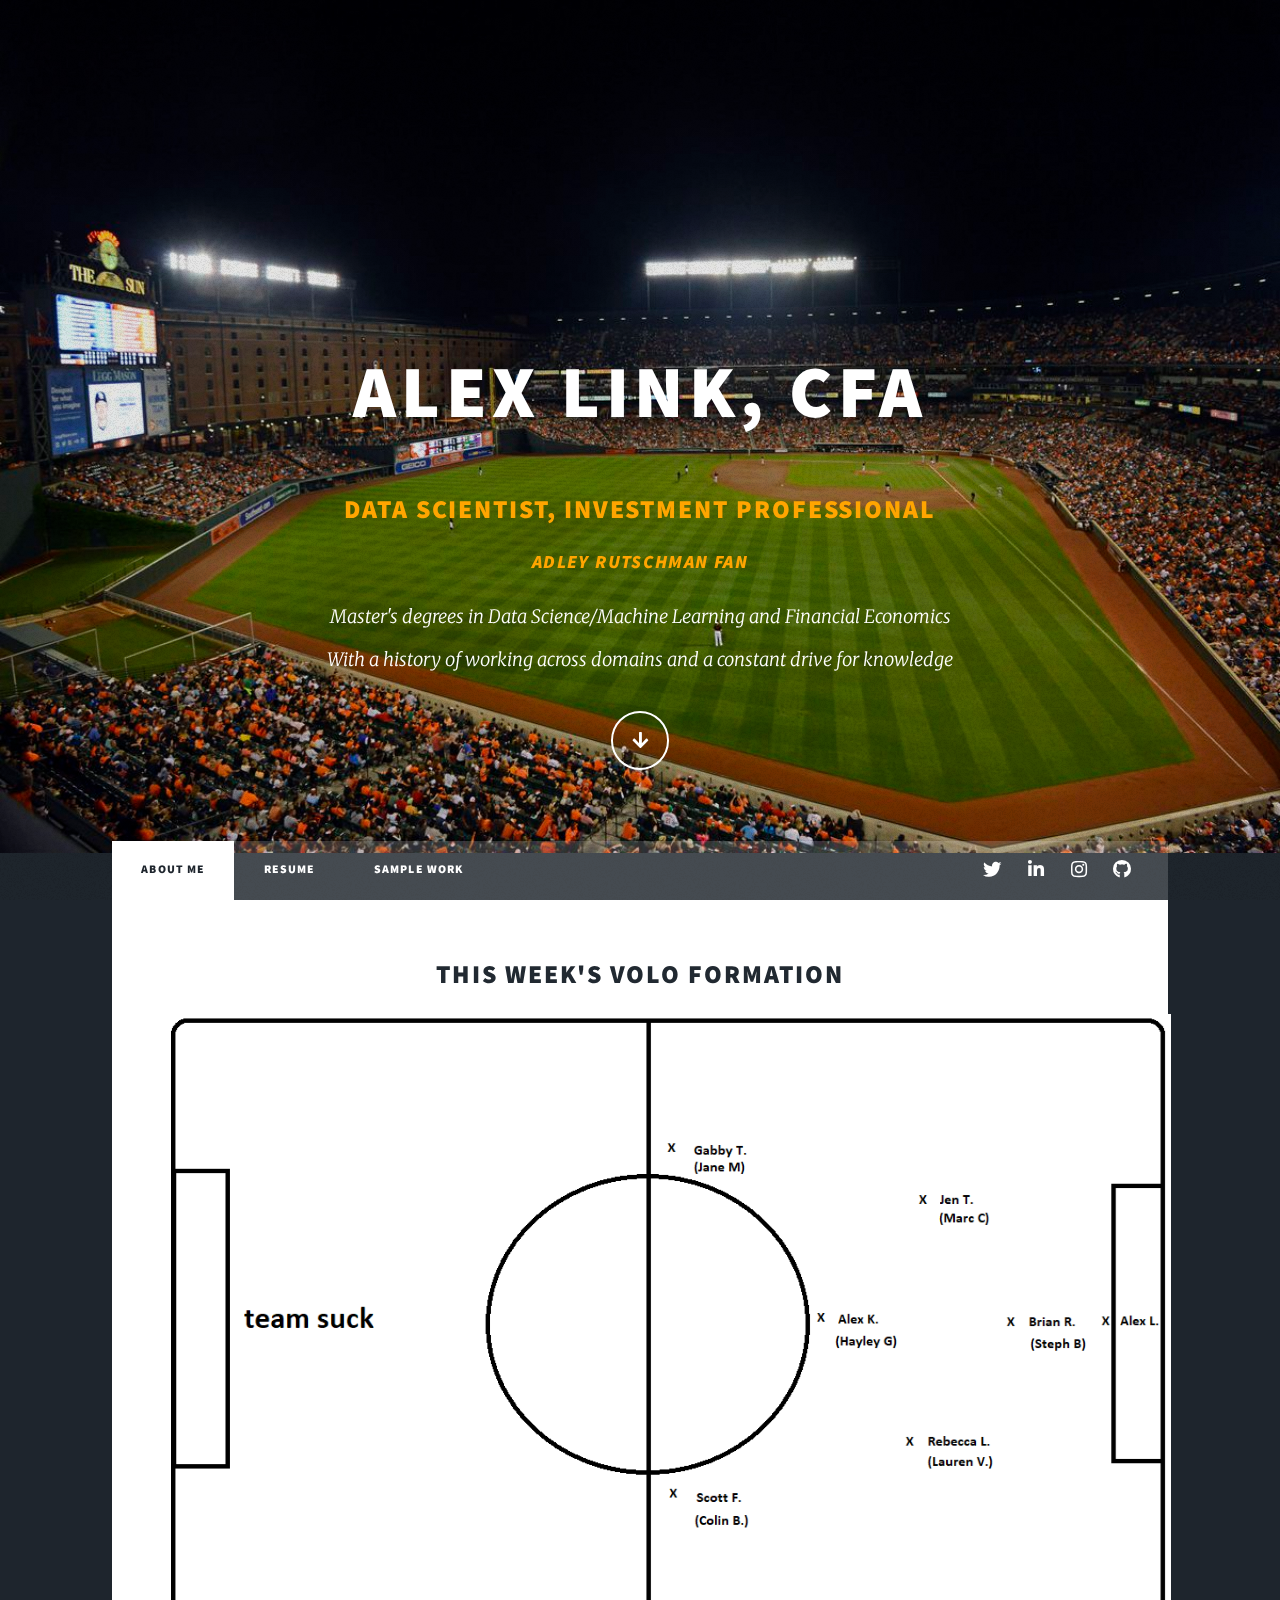
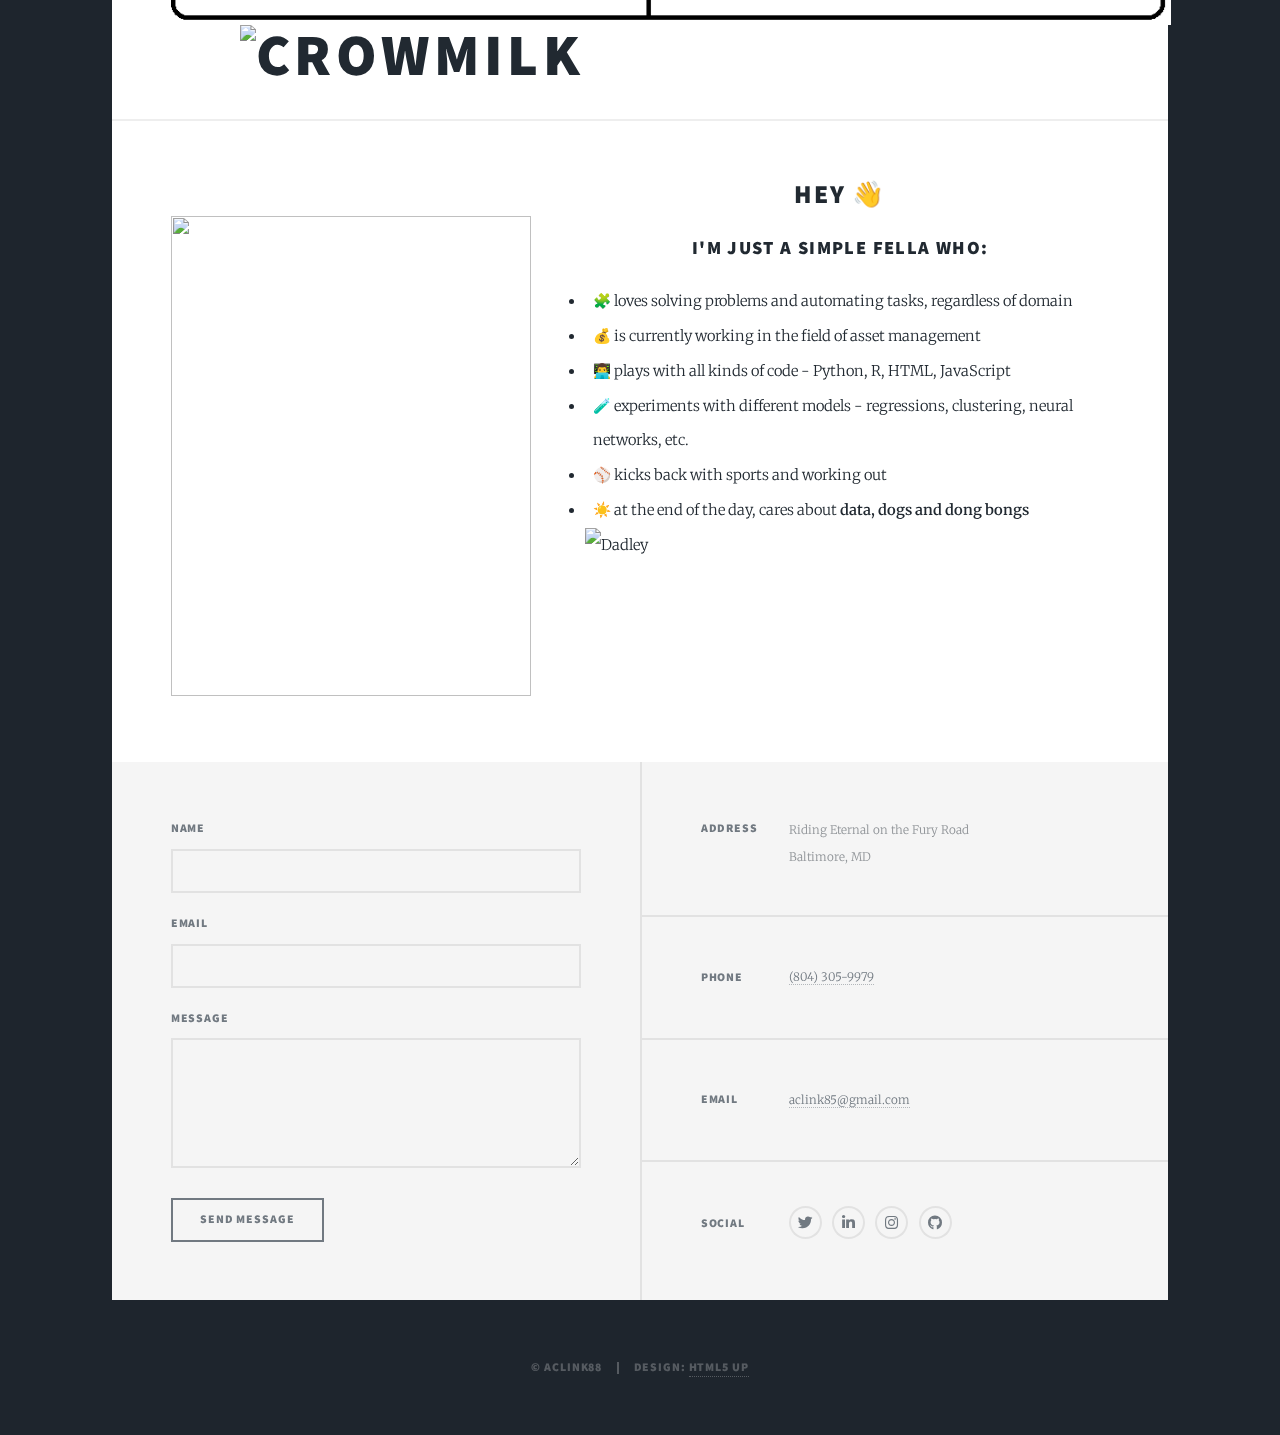
==== commit bab5b857: "Update index.html" ====
--- a/index.html
+++ b/index.html
@@ -58,7 +58,8 @@
 						<h2>
 							This Week's Volo Formation
 						</h2></center>
-						<!-- <img src="images/formation.png" alt="volo" style="display: block; margin: 0 auto; width: 1000px; height: auto;"> -->
+						<img src="images/formation.png" alt="volo" style="display: block; margin: 0 auto; width: 1000px; height: auto;">
+						<!-- 
 						<style>
 							#soccer-field {
 								background-image: url('images/field.jpg'); /* Replace with your soccer field image */
@@ -117,13 +118,12 @@
                                     soccerField.innerHTML = '';
                                     localStorage.removeItem('savedImage');
                                     localStorage.removeItem('markers');
-                                    saveMarkersToGitHub([]);
                                 });
-                            
+                        
                                 saveButton.addEventListener('click', function() {
                                     saveImage();
                                 });
-                            
+                        
                                 function createPlayer(x, y, name, nameEntered) {
                                     const player = document.createElement('div');
                                     player.classList.add('player');
@@ -133,32 +133,29 @@
                                         <div class="marker">${name}</div>
                                         <textarea class="name" placeholder="Player Name" style="font-size: 14px;"></textarea>
                                     `;
-                            
+                        
                                     const textarea = player.querySelector('textarea');
                                     if (nameEntered) {
                                         textarea.style.display = 'none';
                                     }
-                            
+                        
                                     textarea.addEventListener('keydown', function(event) {
                                         if (event.key === 'Enter') {
                                             event.preventDefault();
-                                            const marker = player.querySelector('.marker');
-                                            marker.innerHTML = this.value.replace(/\n/g, '<br>');
-                                            this.style.display = 'none';
-                                            saveMarkers();
+                                            this.value += '\n';
                                         }
                                     });
-                            
+                        
                                     textarea.addEventListener('blur', function() {
                                         const marker = player.querySelector('.marker');
                                         marker.innerHTML = this.value.replace(/\n/g, '<br>');
                                         this.style.display = 'none';
                                         saveMarkers();
                                     });
-                            
+                        
                                     return player;
                                 }
-                            
+                        
                                 function saveMarkers() {
                                     const markers = [];
                                     const players = document.querySelectorAll('.player');
@@ -169,92 +166,61 @@
                                         markers.push({ x, y, name });
                                     });
                                     localStorage.setItem('markers', JSON.stringify(markers));
-                                    saveMarkersToGitHub(markers);
                                 }
-                            
-                                function saveMarkersToGitHub(markers) {
-                                    // Use GitHub API to save markers.json to your GitHub repository
-                                    const token = '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';
-                                    const repo = 'aclink88/aclink88.github.io';
-                                    const path = 'markers.json';
-                                    const url = `https://api.github.com/repos/${repo}/contents/${path}`;
-                                    const content = btoa(JSON.stringify(markers));
-                            
-                                    fetch(url, {
-                                        method: 'PUT',
-                                        headers: {
-                                            'Authorization': `token ${token}`,
-                                            'Content-Type': 'application/json'
-                                        },
-                                        body: JSON.stringify({
-                                            message: 'Update markers.json',
-                                            content: content,
-                                            sha: localStorage.getItem('markersSha') // Store the SHA to avoid conflicts
-                                        })
-                                    })
-                                    .then(response => response.json())
-                                    .then(data => {
-                                        localStorage.setItem('markersSha', data.content.sha); // Save the new SHA
-                                    })
-                                    .catch(error => console.error('Error saving markers to GitHub:', error));
+                        
+                                function loadMarkers() {
+                                    const markers = JSON.parse(localStorage.getItem('markers'));
+                                    if (markers) {
+                                        markers.forEach(marker => {
+                                            const player = createPlayer(marker.x, marker.y, marker.name, true);
+                                            soccerField.appendChild(player);
+                                        });
+                                    }
                                 }
-                            
-                                function loadMarkers() {
-                                    const url = 'https://raw.githubusercontent.com/aclink88/aclink88.github.io/main/markers.json';
-                                    fetch(url)
-                                        .then(response => response.json())
-                                        .then(markers => {
-                                            markers.forEach(marker => {
-                                                const player = createPlayer(marker.x, marker.y, marker.name, true);
-                                                soccerField.appendChild(player);
-                                            });
-                                        })
-                                        .catch(error => console.error('Error loading markers:', error));
-                                }
-                            
+                        
                                 function saveImage() {
                                     const canvas = document.createElement('canvas');
                                     canvas.width = soccerField.offsetWidth;
                                     canvas.height = soccerField.offsetHeight;
                                     const ctx = canvas.getContext('2d');
-                            
+                        
                                     const img = new Image();
                                     img.src = 'images/field.jpg'; // Replace with your soccer field image
                                     img.onload = function() {
                                         ctx.drawImage(img, 0, 0, canvas.width, canvas.height);
-                            
+                        
                                         const players = document.querySelectorAll('.player');
                                         players.forEach(player => {
                                             const x = parseFloat(player.style.left);
                                             const y = parseFloat(player.style.top);
                                             const markerText = player.querySelector('.marker').innerHTML;
-                            
+                        
                                             ctx.fillStyle = 'red';
                                             ctx.beginPath();
                                             ctx.arc(x, y, 5, 0, Math.PI * 2);
                                             ctx.fill();
-                            
+                        
                                             ctx.fillStyle = 'black';
                                             ctx.font = '14px Arial';
                                             markerText.split('<br>').forEach((line, index) => {
                                                 ctx.fillText(line, x + 10, y + (index * 15));
                                             });
                                         });
-                            
+                        
                                         const image = canvas.toDataURL('image/jpg');
                                         localStorage.setItem('savedImage', image);
                                     };
                                 }
-                            
+                        
                                 function loadSavedImage() {
                                     const savedImage = localStorage.getItem('savedImage');
                                     if (savedImage) {
                                         soccerField.style.backgroundImage = `url('${savedImage}')`;
                                     }
                                     loadMarkers();
-                                }					
+                                }						
 							});
-						</script>
+						</script> -->
 
         					<img src="https://media0.giphy.com/media/v1.Y2lkPTc5MGI3NjExazJ4bGFyMDQ3NDcxbDQ0NDNpeTczdnlxZDQzdmQ2cTM5eWdmY3RkZSZlcD12MV9pbnRlcm5hbF9naWZfYnlfaWQmY3Q9Zw/3o7buiO0t8uLXHBDXO/giphy.gif" alt="CrowMilk" style="display: block; margin: 0 auto; width: 800px; height: auto;">
     					</h1>
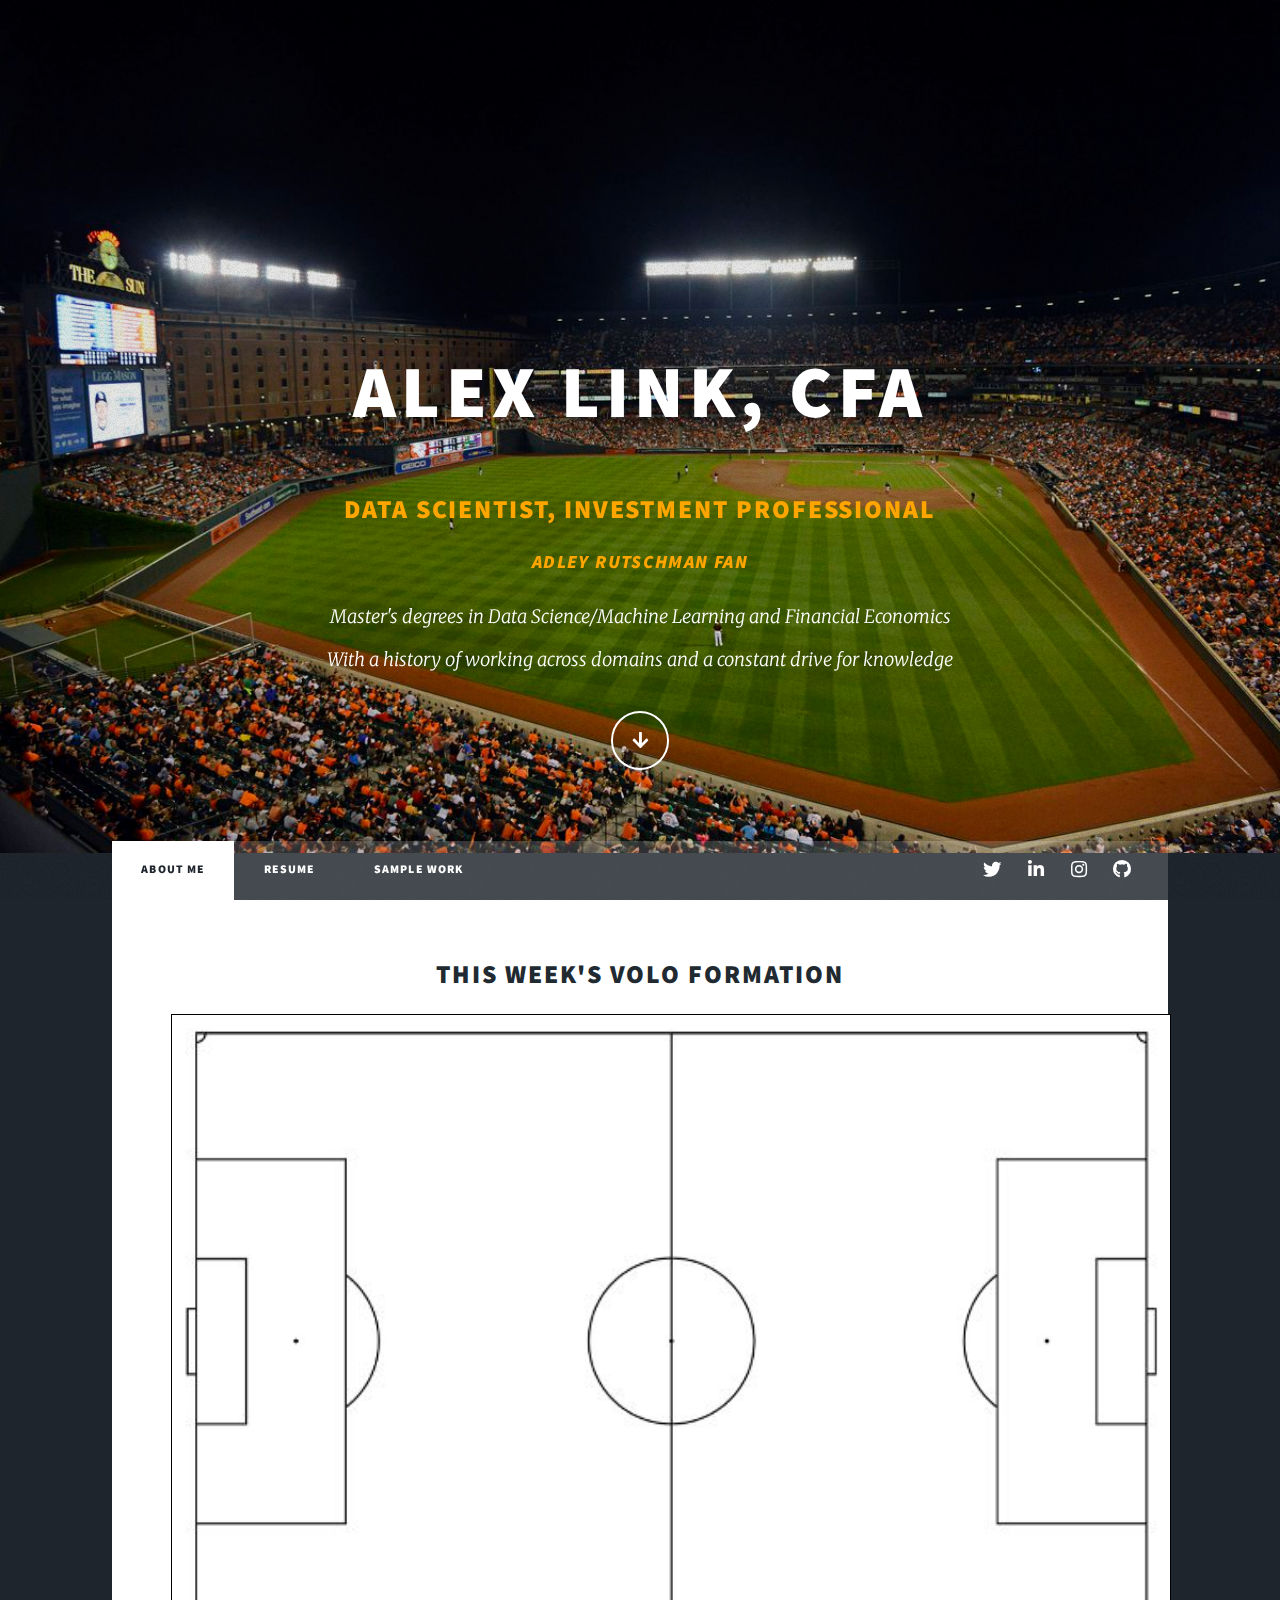
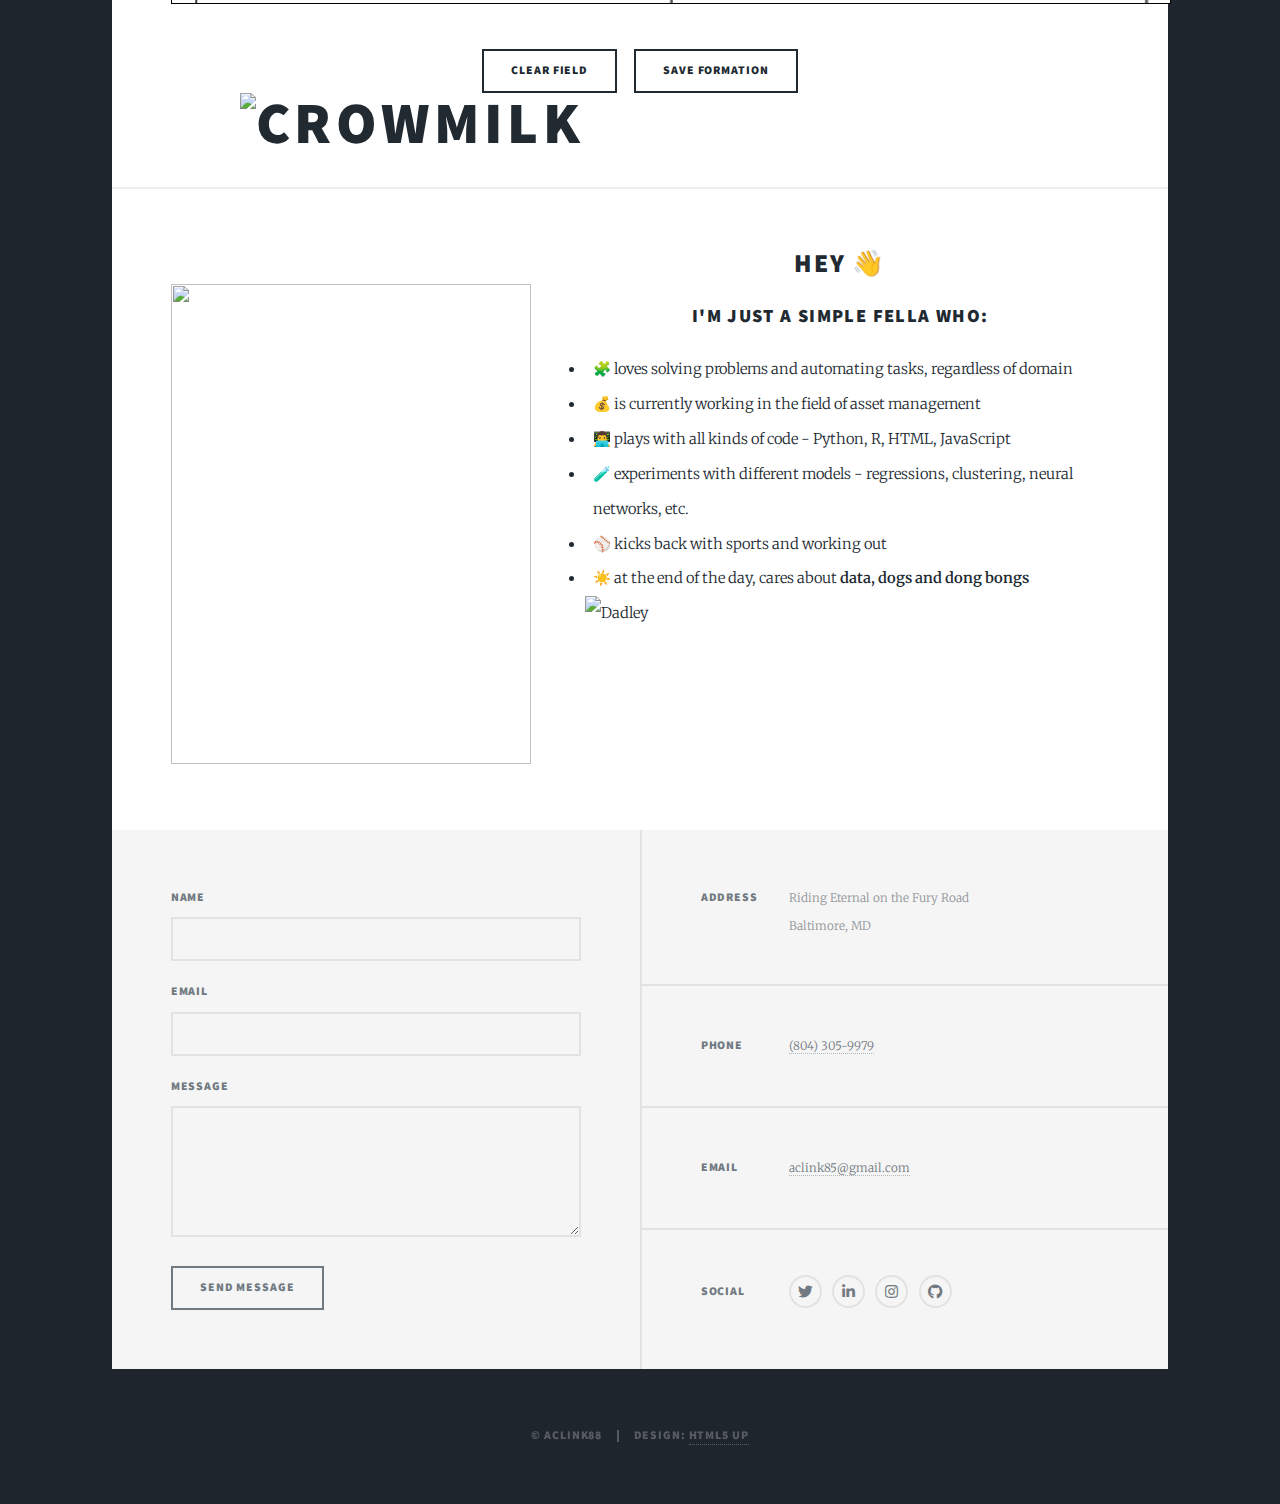
==== commit cc65c3bf: "Update index.html" ====
--- a/index.html
+++ b/index.html
@@ -58,8 +58,9 @@
 						<h2>
 							This Week's Volo Formation
 						</h2></center>
+						<!--
 						<img src="images/formation.png" alt="volo" style="display: block; margin: 0 auto; width: 1000px; height: auto;">
-						<!-- 
+						-->
 						<style>
 							#soccer-field {
 								background-image: url('images/field.jpg'); /* Replace with your soccer field image */
@@ -220,7 +221,7 @@
                                     loadMarkers();
                                 }						
 							});
-						</script> -->
+						</script>
 
         					<img src="https://media0.giphy.com/media/v1.Y2lkPTc5MGI3NjExazJ4bGFyMDQ3NDcxbDQ0NDNpeTczdnlxZDQzdmQ2cTM5eWdmY3RkZSZlcD12MV9pbnRlcm5hbF9naWZfYnlfaWQmY3Q9Zw/3o7buiO0t8uLXHBDXO/giphy.gif" alt="CrowMilk" style="display: block; margin: 0 auto; width: 800px; height: auto;">
     					</h1>
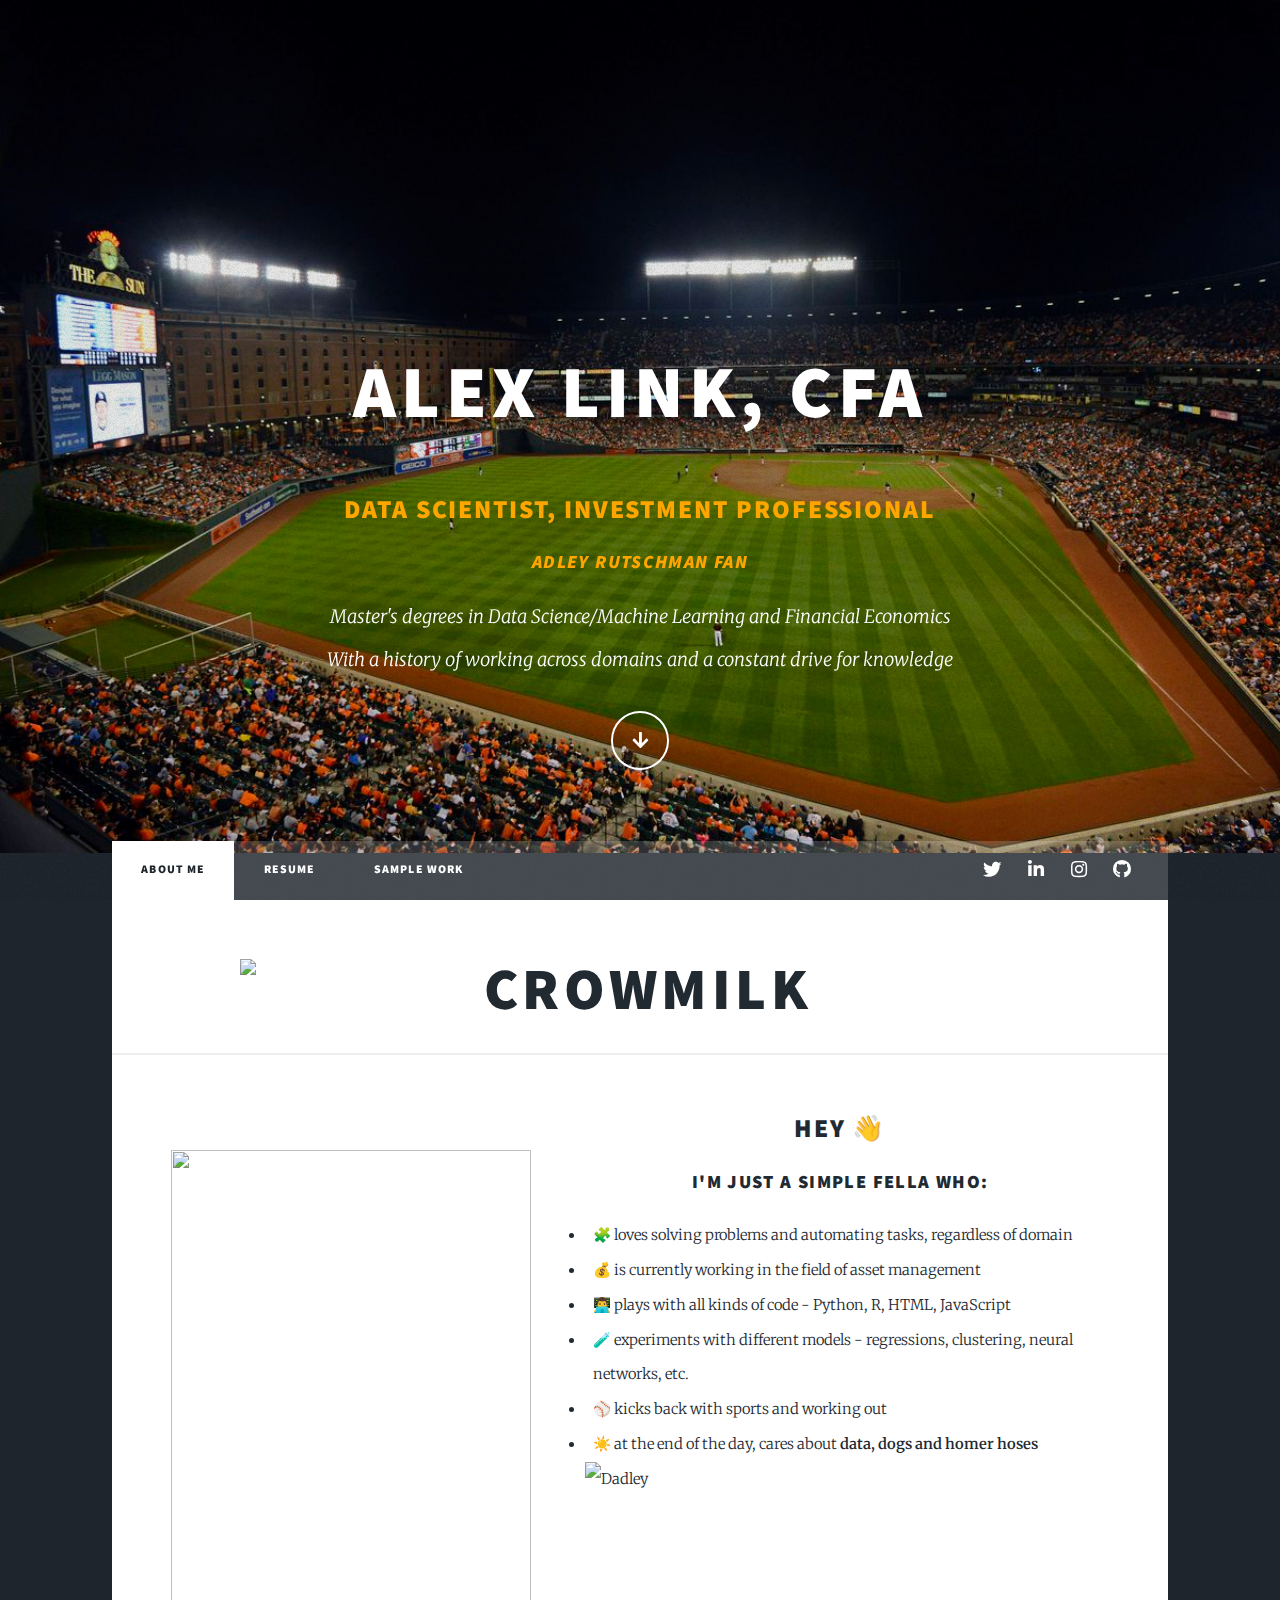
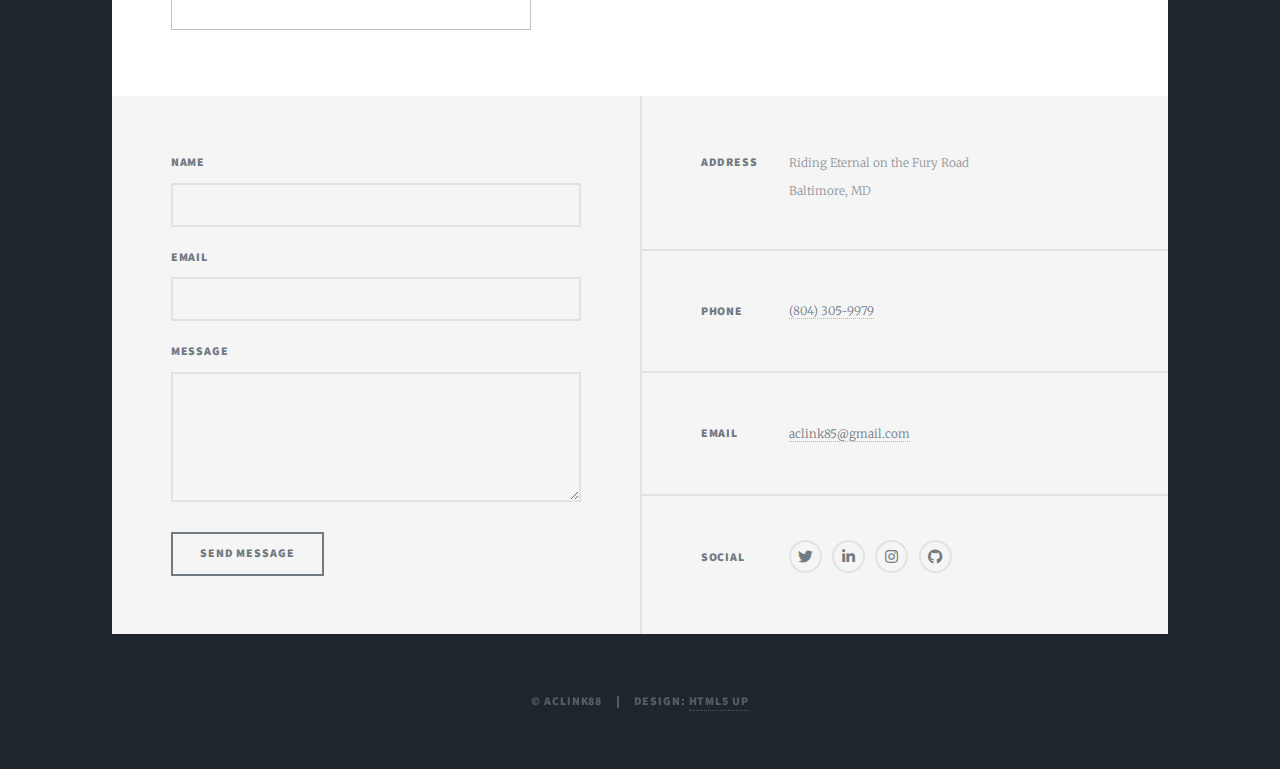
==== commit 3668dc4c: "Update index.html" ====
--- a/index.html
+++ b/index.html
@@ -55,13 +55,12 @@
     					<!-- Intro Post -->
     					<h1>	
 						<center>
+					<!--
 						<h2>
 							This Week's Volo Formation
-						</h2></center>
-						<!--
-						<img src="images/formation.png" alt="volo" style="display: block; margin: 0 auto; width: 1000px; height: auto;">
-						-->
-						<style>
+						</h2></center> -->
+						<!-- <img src="images/formation.png" alt="volo" style="display: block; margin: 0 auto; width: 1000px; height: auto;"> -->
+					<!--	<style>
 							#soccer-field {
 								background-image: url('images/field.jpg'); /* Replace with your soccer field image */
 								background-size: cover;
@@ -93,32 +92,32 @@
 						</div>
 						
 						<script>
-							document.addEventListener('DOMContentLoaded', function() {
-								const soccerField = document.getElementById('soccer-field');
-								const clearButton = document.getElementById('clear-button');
-								const saveButton = document.getElementById('save-button');
-
-								// Load saved formation (if any)
-        							loadSavedImage();
-								
-								soccerField.addEventListener('click', function(event) {
-									// Prevent adding a marker if clicking on an existing player or input
-									if (event.target.classList.contains('player') || event.target.classList.contains('name')) {
-										return;
-									}
-									
-									const rect = soccerField.getBoundingClientRect();
-									const x = event.clientX - rect.left;
-									const y = event.clientY - rect.top;
-									
-									const player = createPlayer(x, y, 'X', false);
-            								soccerField.appendChild(player);
-								});
-								
-								clearButton.addEventListener('click', function() {
+                            document.addEventListener('DOMContentLoaded', function() {
+                                const soccerField = document.getElementById('soccer-field');
+                                const clearButton = document.getElementById('clear-button');
+                                const saveButton = document.getElementById('save-button');
+                        
+                                // Load saved image and markers (if any)
+                                loadSavedImage();
+                        
+                                soccerField.addEventListener('click', function(event) {
+                                    if (event.target.classList.contains('player') || event.target.classList.contains('name')) {
+                                        return;
+                                    }
+                        
+                                    const rect = soccerField.getBoundingClientRect();
+                                    const x = event.clientX - rect.left;
+                                    const y = event.clientY - rect.top;
+                        
+                                    const player = createPlayer(x, y, 'X', false);
+                                    soccerField.appendChild(player);
+                                });
+                        
+                                clearButton.addEventListener('click', function() {
                                     soccerField.innerHTML = '';
                                     localStorage.removeItem('savedImage');
                                     localStorage.removeItem('markers');
+                                    clearSavedImageFromGitHub();
                                 });
                         
                                 saveButton.addEventListener('click', function() {
@@ -143,7 +142,10 @@
                                     textarea.addEventListener('keydown', function(event) {
                                         if (event.key === 'Enter') {
                                             event.preventDefault();
-                                            this.value += '\n';
+                                            const marker = player.querySelector('.marker');
+                                            marker.innerHTML = this.value.replace(/\n/g, '<br>');
+                                            this.style.display = 'none';
+                                            saveMarkers();
                                         }
                                     });
                         
@@ -167,19 +169,112 @@
                                         markers.push({ x, y, name });
                                     });
                                     localStorage.setItem('markers', JSON.stringify(markers));
-                                }
-                        
-                                function loadMarkers() {
-                                    const markers = JSON.parse(localStorage.getItem('markers'));
-                                    if (markers) {
-                                        markers.forEach(marker => {
-                                            const player = createPlayer(marker.x, marker.y, marker.name, true);
-                                            soccerField.appendChild(player);
+                                    saveMarkersToGitHub(markers);
+                                }
+                        
+                                async function saveMarkersToGitHub(markers) {
+                                    const token = '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';
+                                    const repo = 'aclink88/aclink88.github.io';
+                                    const path = 'markers.json';
+                                    const url = `https://api.github.com/repos/${repo}/contents/${path}`;
+                                    const content = btoa(JSON.stringify(markers));
+                        
+                                    // Fetch current file information to get the SHA
+                                    let sha;
+                                    try {
+                                        const response = await fetch(url, {
+                                            headers: {
+                                                'Authorization': `token ${token}`
+                                            }
                                         });
-                                    }
-                                }
-                        
-                                function saveImage() {
+                                        if (response.ok) {
+                                            const data = await response.json();
+                                            sha = data.sha;
+                                        }
+                                    } catch (error) {
+                                        console.error('Error fetching SHA:', error);
+                                    }
+                        
+                                    // Save or update file
+                                    try {
+                                        const response = await fetch(url, {
+                                            method: 'PUT',
+                                            headers: {
+                                                'Authorization': `token ${token}`,
+                                                'Content-Type': 'application/json'
+                                            },
+                                            body: JSON.stringify({
+                                                message: 'Update markers.json',
+                                                content: content,
+                                                sha: sha
+                                            })
+                                        });
+                                        const data = await response.json();
+                                        console.log('Save to GitHub response:', data);
+                                    } catch (error) {
+                                        console.error('Error saving markers to GitHub:', error);
+                                    }
+                                }
+                        
+                                async function clearSavedImageFromGitHub() {
+                                    const token = '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';
+                                    const repo = 'aclink88/aclink88.github.io';
+                                    const path = 'savedImage.jpg';
+                                    const url = `https://api.github.com/repos/${repo}/contents/${path}`;
+                        
+                                    // Fetch current file information to get the SHA
+                                    let sha;
+                                    try {
+                                        const response = await fetch(url, {
+                                            headers: {
+                                                'Authorization': `token ${token}`
+                                            }
+                                        });
+                                        if (response.ok) {
+                                            const data = await response.json();
+                                            sha = data.sha;
+                                        }
+                                    } catch (error) {
+                                        console.error('Error fetching SHA:', error);
+                                    }
+                        
+                                    // Delete file
+                                    try {
+                                        const response = await fetch(url, {
+                                            method: 'DELETE',
+                                            headers: {
+                                                'Authorization': `token ${token}`,
+                                                'Content-Type': 'application/json'
+                                            },
+                                            body: JSON.stringify({
+                                                message: 'Delete savedImage.jpg',
+                                                sha: sha
+                                            })
+                                        });
+                                        const data = await response.json();
+                                        console.log('Delete from GitHub response:', data);
+                                    } catch (error) {
+                                        console.error('Error deleting image from GitHub:', error);
+                                    }
+                                }
+                        
+                                async function loadMarkers() {
+                                    const url = 'https://raw.githubusercontent.com/aclink88/aclink88.github.io/main/markers.json';
+                                    try {
+                                        const response = await fetch(url);
+                                        if (response.ok) {
+                                            const markers = await response.json();
+                                            markers.forEach(marker => {
+                                                const player = createPlayer(marker.x, marker.y, marker.name, true);
+                                                soccerField.appendChild(player);
+                                            });
+                                        }
+                                    } catch (error) {
+                                        console.error('Error loading markers:', error);
+                                    }
+                                }
+                        
+                                async function saveImage() {
                                     const canvas = document.createElement('canvas');
                                     canvas.width = soccerField.offsetWidth;
                                     canvas.height = soccerField.offsetHeight;
@@ -187,7 +282,7 @@
                         
                                     const img = new Image();
                                     img.src = 'images/field.jpg'; // Replace with your soccer field image
-                                    img.onload = function() {
+                                    img.onload = async function() {
                                         ctx.drawImage(img, 0, 0, canvas.width, canvas.height);
                         
                                         const players = document.querySelectorAll('.player');
@@ -208,8 +303,55 @@
                                             });
                                         });
                         
-                                        const image = canvas.toDataURL('image/jpg');
-                                        localStorage.setItem('savedImage', image);
+                                        canvas.toBlob(async function(blob) {
+                                            const reader = new FileReader();
+                                            reader.readAsDataURL(blob);
+                                            reader.onloadend = async function() {
+                                                const base64data = reader.result.split(',')[1];
+                                                const token = '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';
+                                                const repo = 'aclink88/aclink88.github.io';
+                                                const path = 'savedImage.jpg';
+                                                const url = `https://api.github.com/repos/${repo}/contents/${path}`;
+                                                
+                                                // Fetch current file information to get the SHA
+                                                let sha;
+                                                try {
+                                                    const response = await fetch(url, {
+                                                        headers: {
+                                                            'Authorization': `token ${token}`
+                                                        }
+                                                    });
+                                                    if (response.ok) {
+                                                        const data = await response.json();
+                                                        sha = data.sha;
+                                                    }
+                                                } catch (error) {
+                                                    console.error('Error fetching SHA:', error);
+                                                }
+                        
+                                                // Save or update file
+                                                try {
+                                                    const response = await fetch(url, {
+                                                        method: 'PUT',
+                                                        headers: {
+                                                            'Authorization': `token ${token}`,
+                                                            'Content-Type': 'application/json'
+                                                        },
+                                                        body: JSON.stringify({
+                                                            message: 'Update savedImage.jpg',
+                                                            content: base64data,
+                                                            sha: sha
+                                                        })
+                                                    });
+                                                    const data = await response.json();
+                                                    console.log('Save to GitHub response:', data);
+                                                } catch (error) {
+                                                    console.error('Error saving image to GitHub:', error);
+                                                }
+                        
+                                                localStorage.setItem('savedImage', `data:image/jpg;base64,${base64data}`);
+                                            }
+                                        }, 'image/jpg');
                                     };
                                 }
                         
@@ -217,11 +359,32 @@
                                     const savedImage = localStorage.getItem('savedImage');
                                     if (savedImage) {
                                         soccerField.style.backgroundImage = `url('${savedImage}')`;
+                                    } else {
+                                        loadImageFromGitHub();
                                     }
                                     loadMarkers();
-                                }						
-							});
-						</script>
+                                }
+                        
+                                async function loadImageFromGitHub() {
+                                    const url = 'https://raw.githubusercontent.com/aclink88/aclink88.github.io/main/savedImage.jpg';
+                                    try {
+                                        const response = await fetch(url);
+                                        if (response.ok) {
+                                            const blob = await response.blob();
+                                            const reader = new FileReader();
+                                            reader.readAsDataURL(blob);
+                                            reader.onloadend = function() {
+                                                const base64data = reader.result;
+                                                localStorage.setItem('savedImage', base64data);
+                                                soccerField.style.backgroundImage = `url('${base64data}')`;
+                                            }
+                                        }
+                                    } catch (error) {
+                                        console.error('Error loading image from GitHub:', error);
+                                    }
+                                }
+                            });
+                        </script> -->
 
         					<img src="https://media0.giphy.com/media/v1.Y2lkPTc5MGI3NjExazJ4bGFyMDQ3NDcxbDQ0NDNpeTczdnlxZDQzdmQ2cTM5eWdmY3RkZSZlcD12MV9pbnRlcm5hbF9naWZfYnlfaWQmY3Q9Zw/3o7buiO0t8uLXHBDXO/giphy.gif" alt="CrowMilk" style="display: block; margin: 0 auto; width: 800px; height: auto;">
     					</h1>
@@ -241,7 +404,7 @@
 								<li>👨‍💻 plays with all kinds of code - Python, R, HTML, JavaScript</li>
 								<li>🧪 experiments with different models - regressions, clustering, neural networks, etc. </li>
     							<li>⚾ kicks back with sports and working out
-								<li>☀️ at the end of the day, cares about <b>data, dogs and dong bongs</b></li>
+								<li>☀️ at the end of the day, cares about <b>data, dogs and homer hoses</b></li>
 								<img src="https://media1.tenor.com/m/PSkUgHWAassAAAAC/adley-rutschman.gif" alt="Dadley" style="display: block; margin: 0 auto; width: auto; height: 175px;">
 								</ul>
 							</article>
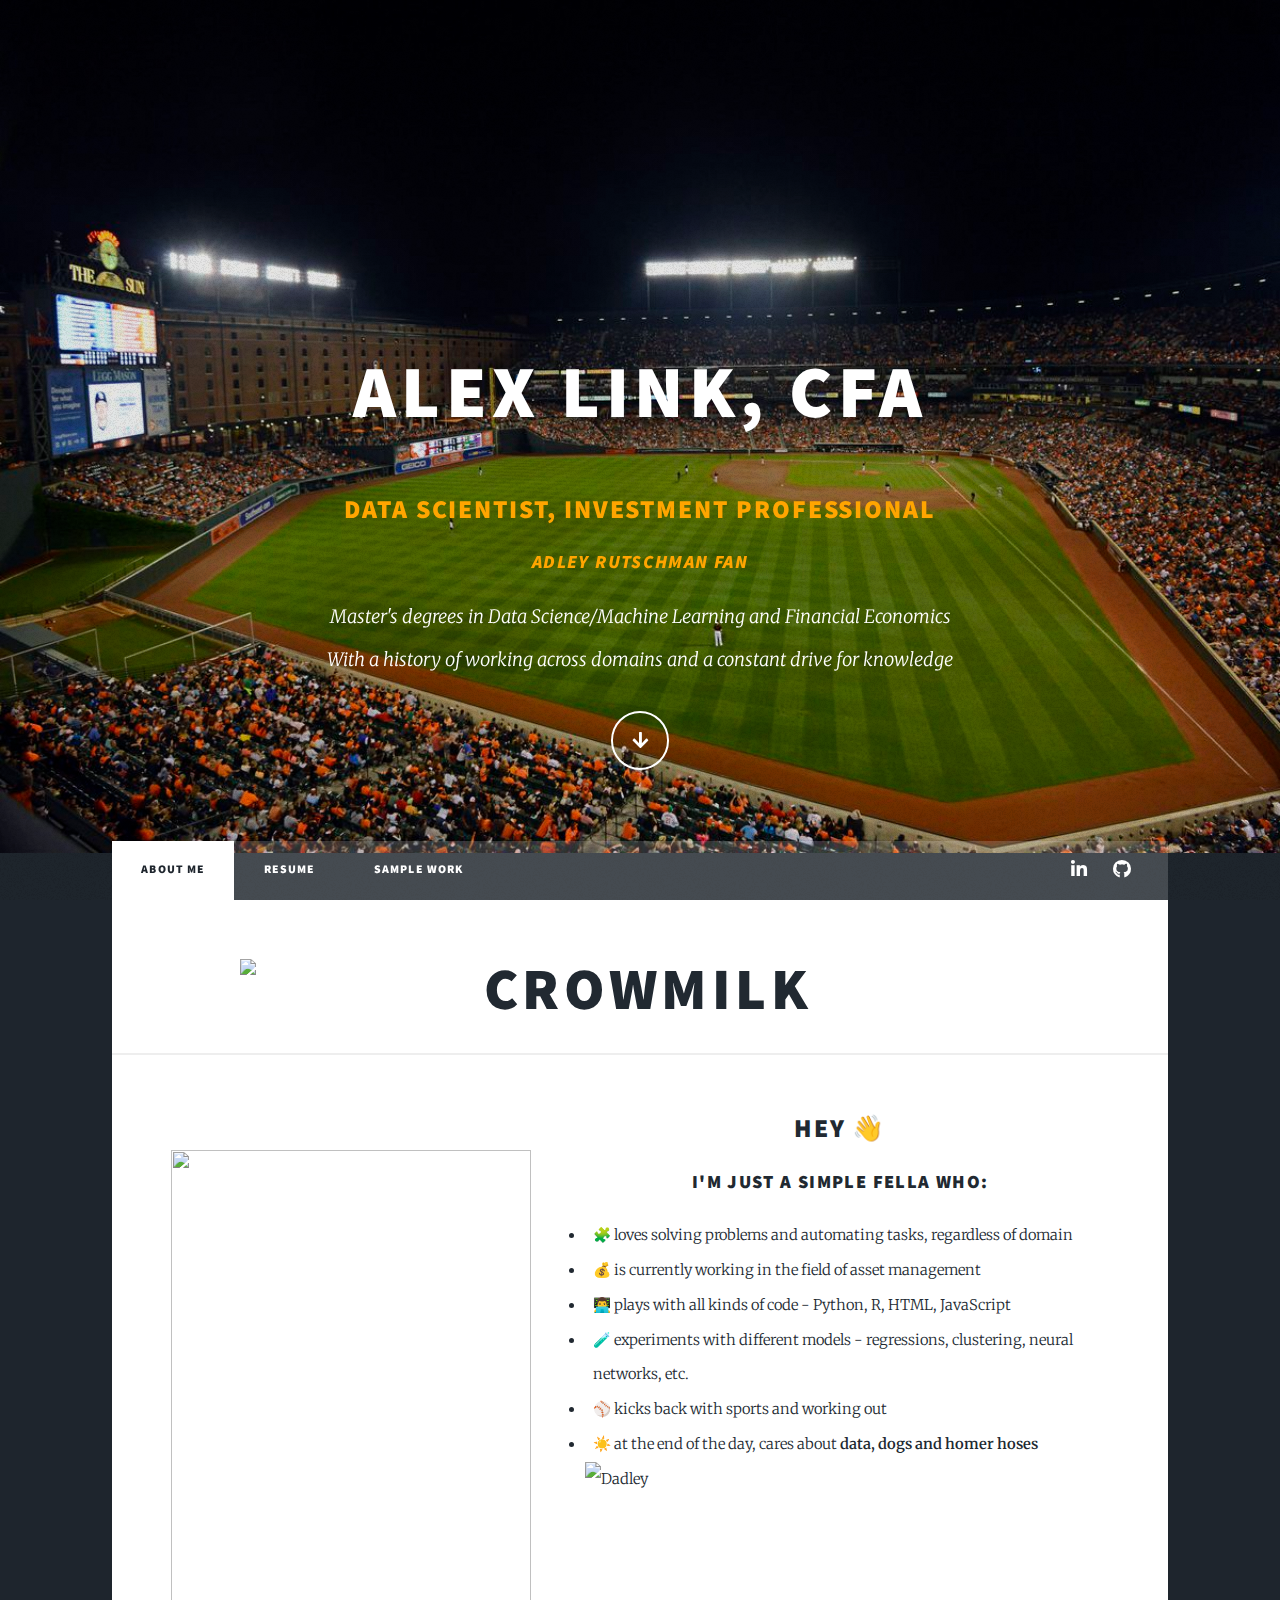
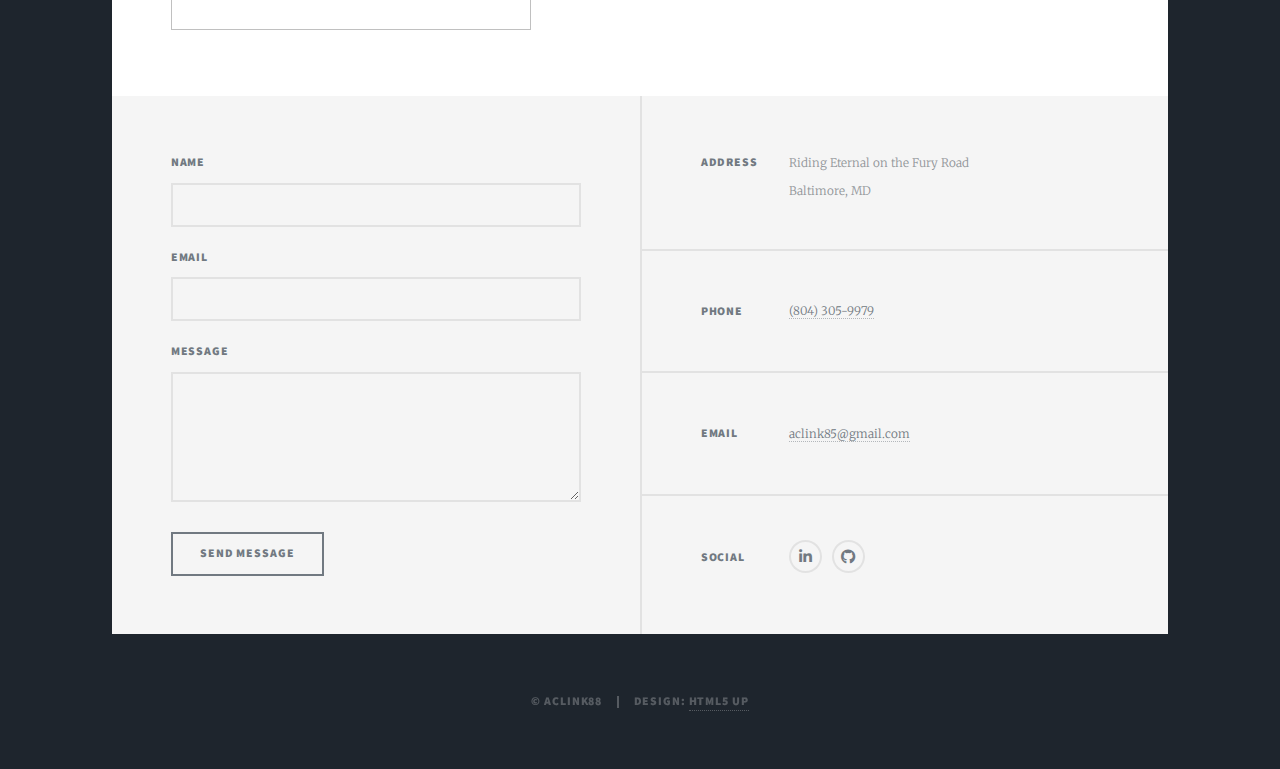
==== commit afbb31e6: "Update index.html" ====
--- a/index.html
+++ b/index.html
@@ -42,9 +42,9 @@
 							<li><a href="samples.html">Sample Work</a></li>
 						</ul>
 						<ul class="icons">
-							<li><a href="#" class="icon brands fa-twitter"><span class="label">Twitter</span></a></li>
+							<!-- <li><a href="#" class="icon brands fa-twitter"><span class="label">Twitter</span></a></li> -->
 							<li><a href="https://www.linkedin.com/in/alex-link-cfa-19295969/" class="icon brands fa-linkedin-in"><span class="label">LinkedIn</span></a></li>
-							<li><a href="#" class="icon brands fa-instagram"><span class="label">Instagram</span></a></li>
+							<!-- <li><a href="#" class="icon brands fa-instagram"><span class="label">Instagram</span></a></li> -->
 							<li><a href="https://github.com/aclink88" class="icon brands fa-github"><span class="label">GitHub</span></a></li>
 						</ul>
 					</nav>
@@ -559,9 +559,9 @@
 							<section>
 								<h3>Social</h3>
 								<ul class="icons alt">
-									<li><a href="#" class="icon brands alt fa-twitter"><span class="label">Twitter</span></a></li>
+									<!-- <li><a href="#" class="icon brands alt fa-twitter"><span class="label">Twitter</span></a></li> -->
 									<li><a href="https://www.linkedin.com/in/alex-link-cfa-19295969/" class="icon brands alt fa-linkedin-in"><span class="label">LinkedIn</span></a></li>
-									<li><a href="#" class="icon brands alt fa-instagram"><span class="label">Instagram</span></a></li>
+									<!-- <li><a href="#" class="icon brands alt fa-instagram"><span class="label">Instagram</span></a></li> -->
 									<li><a href="https://github.com/aclink88" class="icon brands alt fa-github"><span class="label">GitHub</span></a></li>
 								</ul>
 							</section>
